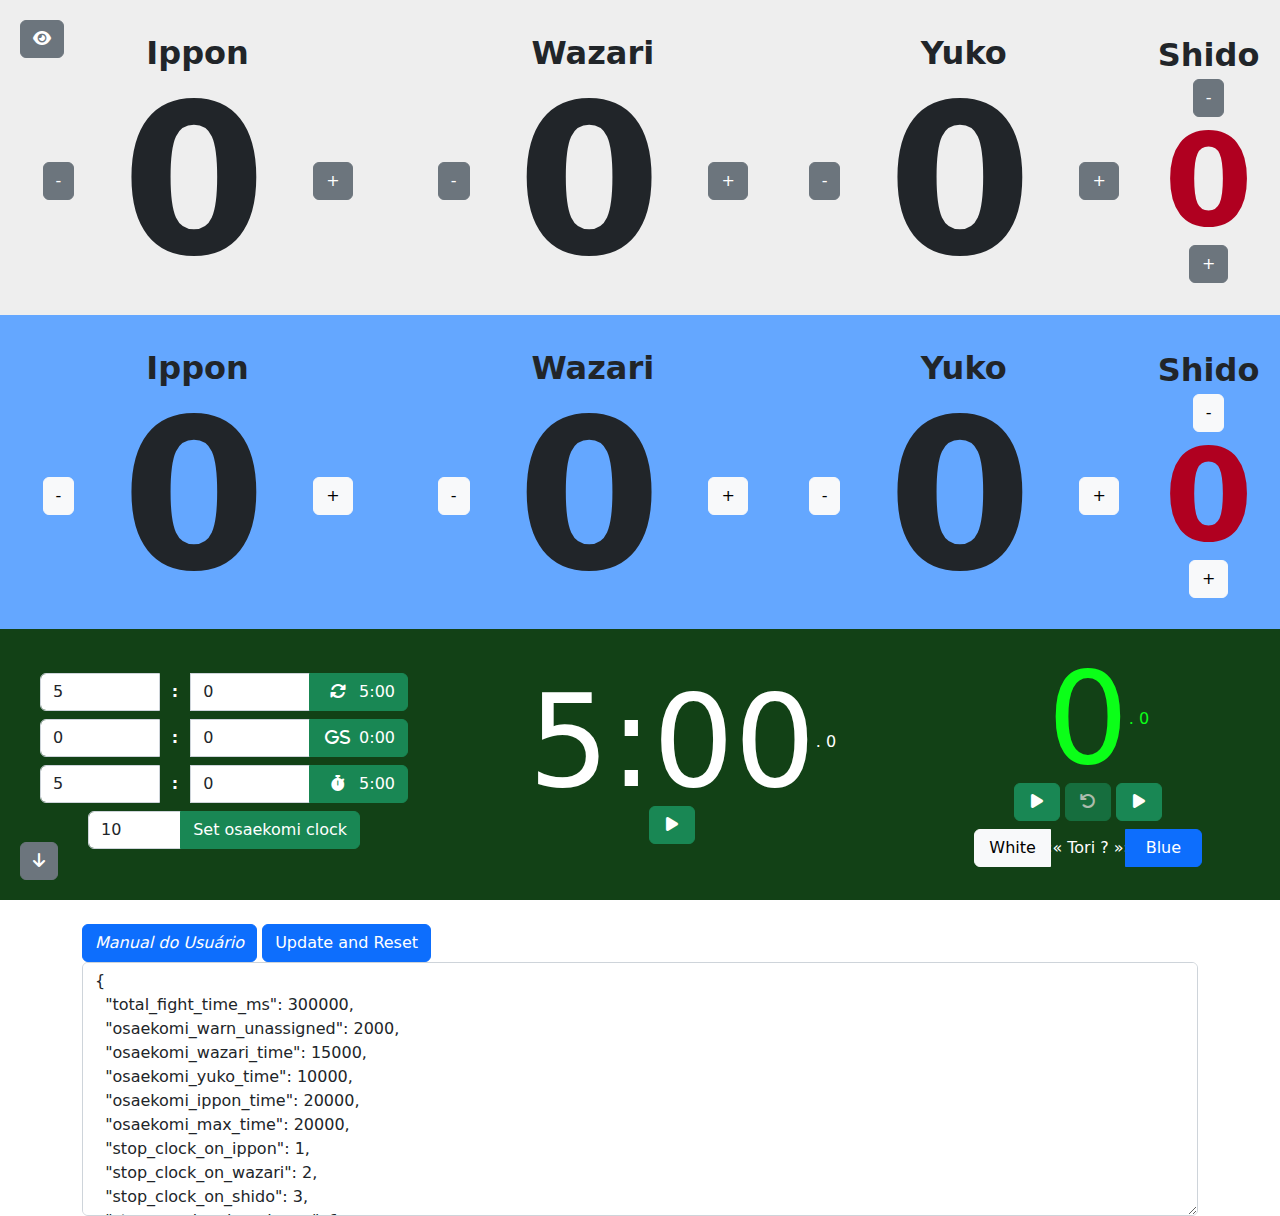
==== index.html @ d9d147ff "scoreboard atualizado" ====
<!--
Judo Scoreboard for use at judo tournaments.
Copyright (C) 2023 Benjamin Bichsel

This program is free software: you can redistribute it and/or modify
it under the terms of the GNU Affero General Public License as
published by the Free Software Foundation, either version 3 of the
License, or (at your option) any later version.

This program is distributed in the hope that it will be useful,
but WITHOUT ANY WARRANTY; without even the implied warranty of
MERCHANTABILITY or FITNESS FOR A PARTICULAR PURPOSE.  See the
GNU Affero General Public License for more details.

You should have received a copy of the GNU Affero General Public License
along with this program.  If not, see <https://www.gnu.org/licenses/>.
-->
<!DOCTYPE html>
<html lang="en">
<head>
    <title>Judo Scoreboard</title>
    <meta name="description" content="Judo Scoreboard to track fights at judo tournaments">
    <meta charset="UTF-8">
    <meta name="viewport" content="width=device-width, initial-scale=1.0">
    <link rel="icon" type="image/x-icon" href="./images/favicon.ico">
</head>
<body>
    <table class="scoreboard_full">
        <tbody>
            <!-- fighter 0 (white) row -->
            <tr class="scoreboard_fighter_row">
                <td>
                    <table style="background-color: #eeeeee">
                        <tbody>
                            <tr>
                                <td style="width:35%">
                                    <div class="point_title">
                                        Ippon
                                    </div>
                                    <div class="point">
                                        <button
                                            onclick="remove_point(0,'ippon')"
                                            type="button"
                                            class="btn btn-secondary optional"
                                            data-bs-toggle="tooltip" data-bs-placement="top" data-bs-title="Remove Ippon (Shift+1)"
                                        >-</button>
                                        <span class="lh-1" onclick="add_point(0,'ippon')" id="point_0_ippon">NaN</span>
                                        <button
                                            onclick="add_point(0,'ippon')"
                                            type="button"
                                            class="btn btn-secondary optional"
                                            data-bs-toggle="tooltip" data-bs-placement="top" data-bs-title="Add Ippon (1)"
                                        >+</button>
                                    </div>
                                </td>
                                <td style="width:35%">
                                    <div class="point_title">
                                        Wazari
                                    </div>
                                    <div class="point">
                                        <button
                                            onclick="remove_point(0,'wazari')"
                                            type="button"
                                            class="btn btn-secondary optional"
                                            data-bs-toggle="tooltip" data-bs-placement="top" data-bs-title="Remove Wazari (Shift+2)"
                                        >-</button>
                                        <span class="lh-1" onclick="add_point(0,'wazari')" id="point_0_wazari">NaN</span>
                                        <button
                                            onclick="add_point(0,'wazari')"
                                            type="button"
                                            class="btn btn-secondary optional"
                                            data-bs-toggle="tooltip" data-bs-placement="top" data-bs-title="Add Wazari (2)"
                                        >+</button>
                                    </div>
                                </td>
                                <td style="width:35%">
                                    <div class="point_title">
                                        Yuko
                                    </div>
                                    <div class="point">
                                        <button
                                            onclick="remove_point(0,'yuko')"
                                            type="button"
                                            class="btn btn-secondary optional"
                                            data-bs-toggle="tooltip" data-bs-placement="top" data-bs-title="Remove Yuko (Shift+3)"
                                        >-</button>
                                        <span class="lh-1" onclick="add_point(0,'yuko')" id="point_0_yuko">NaN</span>
                                        <button
                                            onclick="add_point(0,'yuko')"
                                            type="button"
                                            class="btn btn-secondary optional"
                                            data-bs-toggle="tooltip" data-bs-placement="top" data-bs-title="Add Yuko (3)"
                                        >+</button>
                                    </div>
                                </td>
                                <td style="width:30%">
                                    <div class="point_title">
                                        Shido
                                    </div>
                                    <div class="point penalty">
                                        <button
                                            onclick="remove_point(0,'shido')"
                                            type="button"
                                            class="btn btn-secondary optional"
                                            data-bs-toggle="tooltip" data-bs-placement="top" data-bs-title="Remove Shido (Shift+4)"
                                        >-</button>
                                        <span class="lh-1"  id="point_0_shido">NaN</span>
                                        <button
                                            onclick="add_point(0,'shido')"
                                            type="button"
                                            class="btn btn-secondary optional"
                                            data-bs-toggle="tooltip" data-bs-placement="top" data-bs-title="Add Shido (4)"
                                        >+</button>
                                    </div>
                                </td>
                            </tr>
                        </tbody>
                    </table>
                </td>
            </tr>
            <!-- fighter 1 (blue) row -->
            <tr class="scoreboard_fighter_row">
                <td>
                    <table style="background-color: #64a7ff">
                        <tbody>
                            <tr>
                                <td style="width:35%">
                                    <div class="point_title">
                                        Ippon
                                    </div>
                                    <div class="point">
                                        <button
                                            onclick="remove_point(1,'ippon')"
                                            type="button"
                                            class="btn btn-light optional"
                                            data-bs-toggle="tooltip" data-bs-placement="top" data-bs-title="Remove Ippon (Shift+5)"
                                        >-</button>
                                        <span class="lh-1" onclick="add_point(1,'ippon')" id="point_1_ippon">NaN</span>
                                        <button
                                            onclick="add_point(1,'ippon')"
                                            type="button"
                                            class="btn btn-light optional"
                                            data-bs-toggle="tooltip" data-bs-placement="top" data-bs-title="Add Ippon (5)"
                                        >+</button>
                                    </div>
                                </td>
                                <td style="width:35%">
                                    <div class="point_title">
                                        Wazari
                                    </div>
                                    <div class="point">
                                        <button
                                            onclick="remove_point(1,'wazari')"
                                            type="button"
                                            class="btn btn-light optional"
                                            data-bs-toggle="tooltip" data-bs-placement="top" data-bs-title="Remove Wazari (Shift+6)"
                                        >-</button>
                                        <span class="lh-1" onclick="add_point(1,'wazari')" id="point_1_wazari">NaN</span>
                                        <button
                                            onclick="add_point(1,'wazari')"
                                            type="button"
                                            class="btn btn-light optional"
                                            data-bs-toggle="tooltip" data-bs-placement="top" data-bs-title="Add Wazari (6)"
                                        >+</button>
                                    </div>
                                </td>
                                <td style="width:35%">
                                    <div class="point_title">
                                        Yuko
                                    </div>
                                    <div class="point">
                                        <button
                                            onclick="remove_point(1,'yuko')"
                                            type="button"
                                            class="btn btn-light optional"
                                            data-bs-toggle="tooltip" data-bs-placement="top" data-bs-title="Remove Yuko (Shift+7)"
                                        >-</button>
                                        <span class="lh-1" onclick="add_point(1,'yuko')" id="point_1_yuko">NaN</span>
                                        <button
                                            onclick="add_point(1,'yuko')"
                                            type="button"
                                            class="btn btn-light optional"
                                            data-bs-toggle="tooltip" data-bs-placement="top" data-bs-title="Add Yuko (7)"
                                        >+</button>
                                    </div>
                                </td>
                                <td style="width:30%">
                                    <div class="point_title">
                                        Shido
                                    </div>
                                    <div class="point penalty">
                                        <button
                                            onclick="remove_point(1,'shido')"
                                            type="button"
                                            class="btn btn-light optional"
                                            data-bs-toggle="tooltip" data-bs-placement="top" data-bs-title="Remove Shido (Shift+8)"                    
                                        >-</button>
                                        <span class="lh-1" style="line-height: normal;" id="point_1_shido">NaN</span>
                                        <button
                                            onclick="add_point(1,'shido')"
                                            type="button"
                                            class="btn btn-light optional"
                                            data-bs-toggle="tooltip" data-bs-placement="top" data-bs-title="Add Shido (8)"
                                        >+</button>
                                        
                                    </div>
                                </td>
                            </tr>
                        </tbody>
                    </table>
                </td>
            </tr>
            <!-- timer row -->
            <tr class="scoreboard_time_row">
                <td>
                    <table>
                        <tbody>
                            <tr>
                                <td class="text-center" style="width: 35%">
                                    <div class="optional">
                                        <!-- Set fight time -->
                                        <div class="mb-2">
                                            <div class="d-flex justify-content-center mb-2">
                                                <div class="input-group time_input_group">
                                                    <input id="total_fight_time_reset_minutes" type="number" min="0" step="1" value="5" class="form-control"
                                                        placeholder="Minutes" aria-label="Minutes" aria-describedby="Minutes" data-bs-toggle="tooltip"
                                                        data-bs-placement="top" data-bs-title="Minutes" oninput="total_fight_time_reset_change()">
                                                    <div class="input-group-prepend">
                                                        <span class="input-group-text colon">:</span>
                                                    </div>
                                                    <input id="total_fight_time_reset_seconds" type="number" min="0" step="1" value="0" class="form-control"
                                                        placeholder="Seconds" aria-label="Seconds" aria-describedby="Seconds" data-bs-toggle="tooltip"
                                                        data-bs-placement="top" data-bs-title="Seconds" oninput="total_fight_time_reset_change()">
                                                    <a class="btn btn-success" onclick="reset_all()" data-bs-toggle="tooltip" data-bs-placement="top"
                                                        data-bs-title="Reset all (Enter)">
                                                        <i class="fa fa-fw fa-rotate" style="width: 2em;"></i>
                                                        <span id="total_fight_time_reset_time">NaN</span>
                                                    </a>
                                                </div>
                                            </div>
                                        </div>
                                        <!-- Reset for golden score -->
                                        <div class="mb-2">
                                            <div class="d-flex justify-content-center mb-2">
                                                <div class="input-group time_input_group">
                                                    <input id="golden_score_time_set_minutes" type="number" min="0" step="1" value="0" class="form-control"
                                                        placeholder="Minutes" aria-label="Minutes" aria-describedby="Minutes" data-bs-toggle="tooltip"
                                                        data-bs-placement="top" data-bs-title="Minutes" oninput="golden_score_time_set_change()">
                                                    <div class="input-group-prepend">
                                                        <span class="input-group-text colon">:</span>
                                                    </div>
                                                    <input id="golden_score_time_set_seconds" type="number" min="0" step="1" value="0" class="form-control"
                                                        placeholder="Seconds" aria-label="Seconds" aria-describedby="Seconds" data-bs-toggle="tooltip"
                                                        data-bs-placement="top" data-bs-title="Seconds" oninput="total_fight_time_reset_change()">
                                                    <a class="btn btn-success" onclick="reset_for_golden_score()" data-bs-toggle="tooltip" data-bs-placement="top"
                                                        data-bs-title="Reset for Golden Score">
                                                        <i class="fa fa-fw" style="width: 2em;">GS</i>
                                                        <span id="golden_score_time_reset_time">NaN</span>
                                                    </a>
                                                </div>
                                            </div>
                                        </div>
                                        <!-- Set clock -->
                                        <div class="mb-2">
                                            <div class="d-flex justify-content-center mb-2">
                                                <div class="input-group time_input_group">
                                                    <input id="central_clock_set_minutes" type="number" min="0" step="1" value="5" class="form-control"
                                                        placeholder="Minutes" aria-label="Minutes" aria-describedby="Minutes" data-bs-toggle="tooltip"
                                                        data-bs-placement="top" data-bs-title="Minutes" oninput="central_clock_set_change()">
                                                    <div class="input-group-prepend">
                                                        <span class="input-group-text colon">:</span>
                                                    </div>
                                                    <input id="central_clock_set_seconds" type="number" min="0" step="1" value="0" class="form-control"
                                                        placeholder="Seconds" aria-label="Seconds" aria-describedby="Seconds" data-bs-toggle="tooltip"
                                                        data-bs-placement="top" data-bs-title="Seconds" oninput="central_clock_set_change()">
                                                    <a class="btn btn-success" onclick="central_clock_set()" data-bs-toggle="tooltip" data-bs-placement="top"
                                                        data-bs-title="Set central clock (no reset)">
                                                        <i class="fa fa-fw fa-stopwatch" style="width: 2em;"></i>
                                                        <span id="central_clock_set_time">NaN</span>
                                                    </a>
                                                </div>
                                            </div>
                                        </div>
                                        <!-- Set osaekomi clock  -->
                                        <div class="mb-2">
                                            <div class="d-flex justify-content-center">
                                                <div class="input-group" style="width:17em">
                                                    <input id="osaekomi_seconds_input" type="number" min="0" step="1" value="10" class="form-control" placeholder="Osaekomi seconds" aria-label="Osaekomi seconds" aria-describedby="Osaekomi seconds">
                                                    <button class="btn btn-success" type="button" onclick="apply_osaekomi_seconds()">Set osaekomi clock</button>
                                                </div>
                                            </div>
                                        </div>
                                    </div>
                                </td>
                                <td style="width: 35%">
                                    <div class="timer">
                                        <span id="golden_score" style="display: none">
                                            GS
                                        </span>
                                        <span onclick="central_clock_time_click()" id="central_clock_time" class="timer_seconds lh-1">NaN</span>
                                        <span class="timer_tenths">
                                            <span >.</span>
                                            <span id="central_clock_time_tenths">NaN</span>
                                        </span>
                                    </div>
                                    <div class="optional">
                                        <div class="mb-2">
                                            <a id="central_clock_pause_continue" class="btn btn-success" onclick="central_clock_pause_continue()" data-bs-toggle="tooltip" data-bs-placement="bottom" data-bs-title="Hajime (Space)">
                                                <i id="central_clock_pause_continue_img" class="fa fa-fw fa-play"></i>
                                            </a>
                                        </div>
                                    </div>
                                </td>
                                <td style="width: 30%">
                                    <div class="timer" style="color:#0bff18;">
                                        <span onclick="osaekomi_start_stop()" id="osaekomi_time" class="timer_seconds lh-1">NaN</span>
                                        <span class="timer_tenths">
                                            <span>.</span>
                                            <span id="osaekomi_time_tenths">NaN</span>
                                        </span>
                                    </div>
                                    <div class="optional">
                                        <div class="mb-2">
                                            <a id="osaekomi_start_stop" class="btn btn-success" onclick="osaekomi_start_stop()" data-bs-toggle="tooltip" data-bs-placement="bottom" data-bs-title="Osaekomi (W)">
                                                <i id="osaekomi_start_stop_img" class="fa fa-fw fa-play"></i>
                                            </a>
                                            <a id="osaekomi_reset" class="btn btn-success disabled" onclick="osaekomi_reset()" data-bs-toggle="tooltip" data-bs-placement="bottom" data-bs-title="Reset (S)">
                                                <i id="osaekomi_reset_img" class="fa-fw fa fa-arrow-rotate-left"></i>
                                            </a>
                                            <a id="osaekomi_pause_continue" class="btn btn-success" onclick="osaekomi_pause_continue()" data-bs-toggle="tooltip" data-bs-placement="bottom" data-bs-title="Continue">
                                                <i id="osaekomi_pause_continue_img" class="fa fa-fw fa-play"></i>
                                            </a>
                                        </div>
                                        <div class="mb-2">
                                            <div class="input-group d-flex justify-content-center">
                                                <button
                                                    class="btn btn-light"
                                                    type="button"
                                                    id="osaekomi_assign_0"
                                                    onclick="osaekomi_assign(0);"
                                                    style="width: 20%"
                                                    data-bs-toggle="tooltip" data-bs-placement="bottom" data-bs-title="Assign to white (A)"
                                                >
                                                    White
                                                </button>
                                                <span id="osaekomi_assign_text" class="input-group-text" style="background-color: transparent; color: white; border: 0px solid transparent; width: 20%; justify-content: center;">«« Tori ? »»</span>
                                                <button
                                                    class="btn btn-primary"
                                                    type="button"
                                                    id="osaekomi_assign_1"
                                                    onclick="osaekomi_assign(1);"
                                                    style="width: 20%"
                                                    data-bs-toggle="tooltip" data-bs-placement="bottom" data-bs-title="Assign to blue (D)"
                                                >
                                                    Blue
                                                </button>
                                            </div>
                                        </div>
                                    </div>
                                </td>
                            </tr>
                        </tbody>
                    </table>
                </td>
            </tr>
        </tbody>
    </table>

    <a type="button" class="btn btn-secondary btn-floating optional" id="enable_view_only" href="#view" target="_blank" rel="noopener noreferrer">
        <i class="fas fa-eye"></i>
    </a>

	<a type="button" class="btn btn-secondary btn-floating optional" id="scroll_down" onclick="scroll_down()">
		<i class="fas fa-arrow-down"></i>
    </a>

    <br>    

    <div class="container md md-12">        
        <div class="form-group md md-6">
            <a type="button" class="btn btn-primary md md-6" id="manual" href="./manual.html">
                <i class="fight">Manual do Usuário</i>
            </a>
            <button class="btn btn-primary md md-6" onclick="set_fight_rules(); reset_all(); window.scrollTo({ top: 0, behavior: 'smooth' });">Update and Reset</button>                        
        </div>
        <div class="form-group md md-6">
            <textarea class="form-control" id="fight_rules" name="fight_rules" rows="10" cols="50">Not loaded...</textarea>
        </div> 
    </div>    

    <!-- RESOURCES -->

    <div id="audio">
        <audio id="audio_bell" src="./audio/bell.mp3"></audio>
        <audio id="audio_error" src="./audio/error.mp3"></audio>
    </div>

    <link href="./css/bootstrap.css" rel="stylesheet">
    <link href="./css/fontawesome.css" rel="stylesheet">
    <link href="./css/solid.css" rel="stylesheet">
    <link href="./css/style.css" rel="stylesheet">

    <script src="scripts/bootstrap.bundle.js"></script>
    <script src="scripts/style.js"></script>
    <script src="scripts/scoreboard.js"></script>

    <license src="https://www.gnu.org/licenses/agpl-3.0.en.html"></license>
    <license src="https://www.tldrlegal.com/license/gnu-affero-general-public-license-v3-agpl-3-0"></license>
    
</body>
</html>
---- css/solid.css ----
/*!
 * Font Awesome Free 6.4.0 by @fontawesome - https://fontawesome.com
 * License - https://fontawesome.com/license/free (Icons: CC BY 4.0, Fonts: SIL OFL 1.1, Code: MIT License)
 * Copyright 2023 Fonticons, Inc.
 */
:root, :host {
  --fa-style-family-classic: 'Font Awesome 6 Free';
  --fa-font-solid: normal 900 1em/1 'Font Awesome 6 Free'; }

@font-face {
  font-family: 'Font Awesome 6 Free';
  font-style: normal;
  font-weight: 900;
  font-display: block;
  src: url("../webfonts/fa-solid-900.woff2") format("woff2"), url("../webfonts/fa-solid-900.ttf") format("truetype"); }

.fas,
.fa-solid {
  font-weight: 900; }
---- css/style.css ----
/*
Judo Scoreboard for use at judo tournaments.
Copyright (C) 2023 Benjamin Bichsel

This program is free software: you can redistribute it and/or modify
it under the terms of the GNU Affero General Public License as
published by the Free Software Foundation, either version 3 of the
License, or (at your option) any later version.

This program is distributed in the hope that it will be useful,
but WITHOUT ANY WARRANTY; without even the implied warranty of
MERCHANTABILITY or FITNESS FOR A PARTICULAR PURPOSE.  See the
GNU Affero General Public License for more details.

You should have received a copy of the GNU Affero General Public License
along with this program.  If not, see <https://www.gnu.org/licenses/>.
*/

.scoreboard_full { /* the full scoreboard including points and times */
    /* use full width and height of the window */
    width: 100%;
    height: 100vh;
}
.scoreboard_full > tbody > tr > td {
    /* remove whitespace between rows*/
    padding: 0px;
    /* align content of individual cells in the center */
    text-align: center;
}

.scoreboard_fighter_row > td > table { /* the row for a fighter (white/blue) */
    /* use full width and height of the row */
    width: 100%;
    height: 100%;
}

.scoreboard_time_row { /* the row containing timers (central/osaekomi) */
    background-color: #124116; /* dark green */
}
.scoreboard_time_row > * {
    color: white; /* default text: white (for contrast to background) */
}
.scoreboard_time_row > td > table {
    /* use full width and height of the row */
    width: 100%;
    height: 100%;
}

.point_title { /* titles like ippon */
    font-size: 2em;
    font-weight: bold;
}
.point > span { /* points like number of ippon */
    font-size: 13em;
    font-weight: bold;
    cursor: pointer; /* clickable */
    /* avoid changes to overall alignment on double-digits */
    width: 1.1em;
    /* display -/+ buttons vertically aligned */
    vertical-align: middle;
    display: inline-block;
}
.penalty > span { /* custom format for penalties like number of shido */
    color: #B00020;
    font-size: 8em;
}

.timer { /* format for both timers */
    /* center the timer horizontally */
    justify-content: center;
    /* center the tenth digits vertically */
    display: flex;
    align-items: center;
}
.timer_seconds {
    font-size: 8em;
    cursor: pointer; /* clickable */
}
.timer_tenths {
    /* ensure this block does not affect alignment */
    width: 0;
    /* prevent newlines */
    white-space: nowrap;
}
#golden_score { /* symbol for golden score */
    font-size: 3em;
    padding: 0.3em;
}
.osaekomi_assign_stress { /* visually highlight the need for assignment */
    animation: pulse 0.7s ease-in-out infinite; /* pulse */
    color: #FFFF00;
    font-weight: bold;
}
@keyframes pulse {
    0% {
        transform: scale(1);
    }
    50% {
        transform: scale(1.2);
    }
    100% {
        transform: scale(1);
    }
}

#enable_view_only { /* switch from editable to view-only */
    /* put in corner */
    position: fixed;
    top: 20px;
    left: 20px;
    z-index: 999; /* put element in front */
}

#scroll_down {
    /* put in corner */
    position: fixed;
    left: 20px;
    bottom: 20px;
    z-index: 999; /* put element in front */
}

.optional { /* elements to hide in view-only */
    display: initial;
}
.hidden {
    display: none !important;
}

.time_input_group {
    width:23em;
}
.colon { /* the colon ":" in minutes:seconds forms */
    background-color: transparent;
    color: white;
    border-color: transparent;
    font-weight: bold;
}
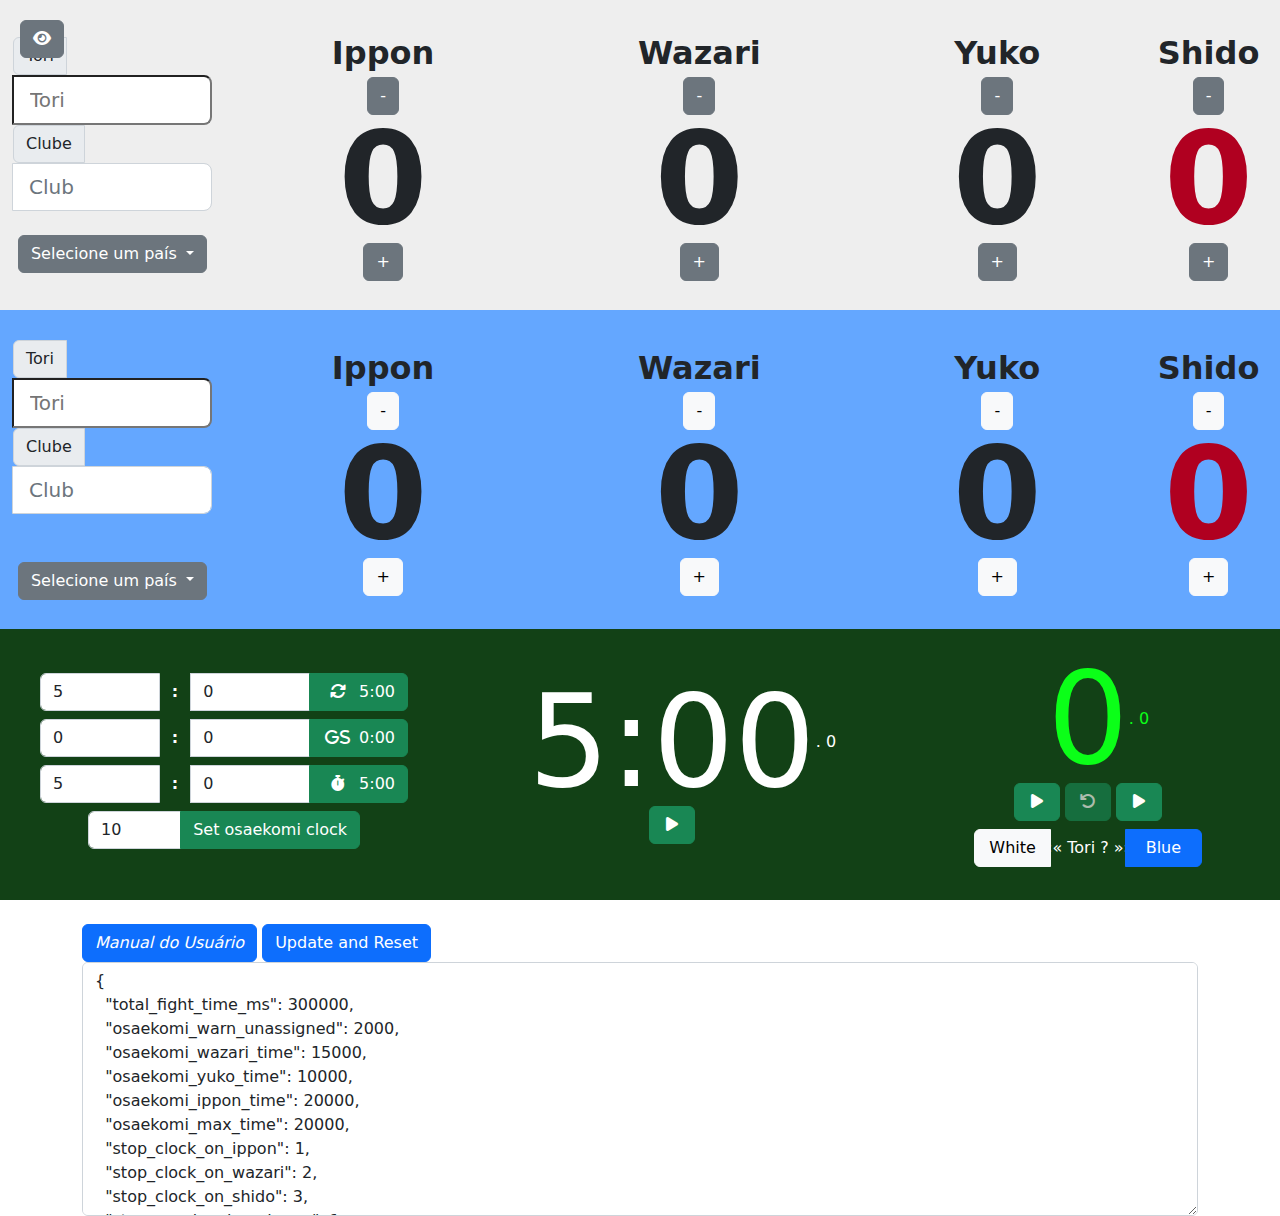
==== commit 96ec6cb0: "18/07/24" ====
--- a/index.html
+++ b/index.html
@@ -17,13 +17,20 @@
 -->
 <!DOCTYPE html>
 <html lang="en">
+
 <head>
     <title>Judo Scoreboard</title>
     <meta name="description" content="Judo Scoreboard to track fights at judo tournaments">
     <meta charset="UTF-8">
     <meta name="viewport" content="width=device-width, initial-scale=1.0">
     <link rel="icon" type="image/x-icon" href="./images/favicon.ico">
+    <link rel="stylesheet" href="./css/style.css">
+    <link rel="stylesheet" href="./css/flag-icon.min.css">
+    <title>Country Selector</title>    
+    <!-- Flag Icon CSS -->
+    <link href="https://cdnjs.cloudflare.com/ajax/libs/flag-icon-css/3.5.0/css/flag-icon.min.css" rel="stylesheet">
 </head>
+
 <body>
     <table class="scoreboard_full">
         <tbody>
@@ -33,24 +40,78 @@
                     <table style="background-color: #eeeeee">
                         <tbody>
                             <tr>
+                                <td>
+                                    <div class="container mt-6" >
+                                        <div class="row mb-6">
+                                            <div class="col-md-12">
+                                                 <div class="input-group">
+                                                    <span class="input-group-text" id="tori-label" style="align-items: center;">Tori</span>
+                                                    <input 
+                                                        type="text" id="fighter_0_name"
+                                                        class=" form-control-lg large-input"
+                                                        placeholder="Tori" 
+                                                        aria-label="Tori"
+                                                        aria-describedby="tori-label" 
+                                                        data-bs-toggle="tooltip"
+                                                        data-bs-placement="top" 
+                                                        data-bs-title="Tori"
+                                                        style="width: 200px; max-width: 500px;"
+                                                    >
+                                                </div>
+                                            </div>
+                                            <br>
+                                            <div class="col-md-12">
+                                                <div class="input-group">
+                                                    <span class="input-group-text" id="club-label">Clube</span>
+                                                    <input 
+                                                        type="text" id="fighter_0_club"
+                                                        class="form-control form-control-lg large-input"
+                                                        placeholder="Club" 
+                                                        aria-label="Club"
+                                                        aria-describedby="club-label" 
+                                                        data-bs-toggle="tooltip"
+                                                        data-bs-placement="top" 
+                                                        data-bs-title="Club"
+                                                        style="width: 200px; max-width: 500px;"
+                                                    >
+                                                </div>
+                                            </div>
+                                        </div>
+                                    </div>
+                                    <br>
+                                    <div class="container mt-6">
+                                        <div class="dropdown">
+                                            <button class="btn btn-secondary dropdown-toggle" type="button"
+                                                id="dropdownMenuButton" data-bs-toggle="dropdown" aria-expanded="false">
+                                                Selecione um país
+                                            </button>
+                                            <ul class="dropdown-menu" aria-labelledby="dropdownMenuButton1">
+                                                <li><a class="dropdown-item flag-select" href="#" data-value="us"><img
+                                                            src="https://cdnjs.cloudflare.com/ajax/libs/flag-icon-css/3.5.0/flags/4x3/us.svg"
+                                                            alt="US Flag"> Estados Unidos</a></li>
+                                                <li><a class="dropdown-item flag-select" href="#" data-value="br"><img
+                                                            src="https://cdnjs.cloudflare.com/ajax/libs/flag-icon-css/3.5.0/flags/4x3/br.svg"
+                                                            alt="Brazil Flag"> Brasil</a></li>
+                                                <li><a class="dropdown-item flag-select" href="#" data-value="jp"><img
+                                                            src="https://cdnjs.cloudflare.com/ajax/libs/flag-icon-css/3.5.0/flags/4x3/jp.svg"
+                                                            alt="Japan Flag"> Japão</a></li>
+                                                <!-- Adicione mais opções conforme necessário -->
+                                            </ul>
+                                        </div>
+                                    </div>
+                                </td>
                                 <td style="width:35%">
                                     <div class="point_title">
                                         Ippon
                                     </div>
                                     <div class="point">
-                                        <button
-                                            onclick="remove_point(0,'ippon')"
-                                            type="button"
-                                            class="btn btn-secondary optional"
-                                            data-bs-toggle="tooltip" data-bs-placement="top" data-bs-title="Remove Ippon (Shift+1)"
-                                        >-</button>
+                                        <button onclick="remove_point(0,'ippon')" type="button"
+                                            class="btn btn-secondary optional" data-bs-toggle="tooltip"
+                                            data-bs-placement="top" data-bs-title="Remove Ippon (Shift+1)">-</button>
                                         <span class="lh-1" onclick="add_point(0,'ippon')" id="point_0_ippon">NaN</span>
-                                        <button
-                                            onclick="add_point(0,'ippon')"
-                                            type="button"
-                                            class="btn btn-secondary optional"
-                                            data-bs-toggle="tooltip" data-bs-placement="top" data-bs-title="Add Ippon (1)"
-                                        >+</button>
+                                        <button onclick="add_point(0,'ippon')" type="button"
+                                            class="btn btn-secondary optional" data-bs-toggle="tooltip"
+                                            data-bs-placement="top" data-bs-title="Add Ippon (1)">+</button>
                                     </div>
                                 </td>
                                 <td style="width:35%">
@@ -58,39 +119,28 @@
                                         Wazari
                                     </div>
                                     <div class="point">
-                                        <button
-                                            onclick="remove_point(0,'wazari')"
-                                            type="button"
-                                            class="btn btn-secondary optional"
-                                            data-bs-toggle="tooltip" data-bs-placement="top" data-bs-title="Remove Wazari (Shift+2)"
-                                        >-</button>
-                                        <span class="lh-1" onclick="add_point(0,'wazari')" id="point_0_wazari">NaN</span>
-                                        <button
-                                            onclick="add_point(0,'wazari')"
-                                            type="button"
-                                            class="btn btn-secondary optional"
-                                            data-bs-toggle="tooltip" data-bs-placement="top" data-bs-title="Add Wazari (2)"
-                                        >+</button>
-                                    </div>
-                                </td>
-                                <td style="width:35%">
+                                        <button onclick="remove_point(0,'wazari')" type="button"
+                                            class="btn btn-secondary optional" data-bs-toggle="tooltip"
+                                            data-bs-placement="top" data-bs-title="Remove Wazari (Shift+2)">-</button>
+                                        <span class="lh-1" onclick="add_point(0,'wazari')"
+                                            id="point_0_wazari">NaN</span>
+                                        <button onclick="add_point(0,'wazari')" type="button"
+                                            class="btn btn-secondary optional" data-bs-toggle="tooltip"
+                                            data-bs-placement="top" data-bs-title="Add Wazari (2)">+</button>
+                                    </div>
+                                </td>
+                                <td style="width:30%">
                                     <div class="point_title">
                                         Yuko
                                     </div>
                                     <div class="point">
-                                        <button
-                                            onclick="remove_point(0,'yuko')"
-                                            type="button"
-                                            class="btn btn-secondary optional"
-                                            data-bs-toggle="tooltip" data-bs-placement="top" data-bs-title="Remove Yuko (Shift+3)"
-                                        >-</button>
+                                        <button onclick="remove_point(0,'yuko')" type="button"
+                                            class="btn btn-secondary optional" data-bs-toggle="tooltip"
+                                            data-bs-placement="top" data-bs-title="Remove Yuko (Shift+3)">-</button>
                                         <span class="lh-1" onclick="add_point(0,'yuko')" id="point_0_yuko">NaN</span>
-                                        <button
-                                            onclick="add_point(0,'yuko')"
-                                            type="button"
-                                            class="btn btn-secondary optional"
-                                            data-bs-toggle="tooltip" data-bs-placement="top" data-bs-title="Add Yuko (3)"
-                                        >+</button>
+                                        <button onclick="add_point(0,'yuko')" type="button"
+                                            class="btn btn-secondary optional" data-bs-toggle="tooltip"
+                                            data-bs-placement="top" data-bs-title="Add Yuko (3)">+</button>
                                     </div>
                                 </td>
                                 <td style="width:30%">
@@ -98,19 +148,13 @@
                                         Shido
                                     </div>
                                     <div class="point penalty">
-                                        <button
-                                            onclick="remove_point(0,'shido')"
-                                            type="button"
-                                            class="btn btn-secondary optional"
-                                            data-bs-toggle="tooltip" data-bs-placement="top" data-bs-title="Remove Shido (Shift+4)"
-                                        >-</button>
-                                        <span class="lh-1"  id="point_0_shido">NaN</span>
-                                        <button
-                                            onclick="add_point(0,'shido')"
-                                            type="button"
-                                            class="btn btn-secondary optional"
-                                            data-bs-toggle="tooltip" data-bs-placement="top" data-bs-title="Add Shido (4)"
-                                        >+</button>
+                                        <button onclick="remove_point(0,'shido')" type="button"
+                                            class="btn btn-secondary optional" data-bs-toggle="tooltip"
+                                            data-bs-placement="top" data-bs-title="Remove Shido (Shift+4)">-</button>
+                                        <span class="lh-1" id="point_0_shido">NaN</span>
+                                        <button onclick="add_point(0,'shido')" type="button"
+                                            class="btn btn-secondary optional" data-bs-toggle="tooltip"
+                                            data-bs-placement="top" data-bs-title="Add Shido (4)">+</button>
                                     </div>
                                 </td>
                             </tr>
@@ -124,24 +168,77 @@
                     <table style="background-color: #64a7ff">
                         <tbody>
                             <tr>
+                                <td>
+                                    <div class="container mt-6" >
+                                        <div class="row mb-6">
+                                            <div class="col-md-12">
+                                                 <div class="input-group">
+                                                    <span class="input-group-text" id="tori-label" style="align-items: center;">Tori</span>
+                                                    <input 
+                                                        type="text" id="fighter_0_name"
+                                                        class=" form-control-lg large-input"
+                                                        placeholder="Tori" 
+                                                        aria-label="Tori"
+                                                        aria-describedby="tori-label" 
+                                                        data-bs-toggle="tooltip"
+                                                        data-bs-placement="top" 
+                                                        data-bs-title="Tori"
+                                                        style="width: 200px; max-width: 500px;"
+                                                    >
+                                                </div>
+                                            </div>
+                                            <br>
+                                            <div class="col-md-12">
+                                                <div class="input-group">
+                                                    <span class="input-group-text" id="club-label">Clube</span>
+                                                    <input 
+                                                        type="text" id="fighter_0_club"
+                                                        class="form-control form-control-lg large-input"
+                                                        placeholder="Club" 
+                                                        aria-label="Club"
+                                                        aria-describedby="club-label" 
+                                                        data-bs-toggle="tooltip"
+                                                        data-bs-placement="top" 
+                                                        data-bs-title="Club"
+                                                        style="width: 200px; max-width: 500px;"
+                                                    >
+                                                </div>
+                                            </div>
+                                        </div>
+                                    </div>
+                                    <div class="container mt-5">
+                                        <div class="dropdown">
+                                            <button class="btn btn-secondary dropdown-toggle" type="button"
+                                                id="dropdownMenuButton" data-bs-toggle="dropdown" aria-expanded="false">
+                                                Selecione um país
+                                            </button>
+                                            <ul class="dropdown-menu" aria-labelledby="dropdownMenuButton">
+                                                <li><a class="dropdown-item flag-select" href="#" data-value="us"><img
+                                                            src="https://cdnjs.cloudflare.com/ajax/libs/flag-icon-css/3.5.0/flags/4x3/us.svg"
+                                                            alt="US Flag"> Estados Unidos</a></li>
+                                                <li><a class="dropdown-item flag-select" href="#" data-value="br"><img
+                                                            src="https://cdnjs.cloudflare.com/ajax/libs/flag-icon-css/3.5.0/flags/4x3/br.svg"
+                                                            alt="Brazil Flag"> Brasil</a></li>
+                                                <li><a class="dropdown-item flag-select" href="#" data-value="jp"><img
+                                                            src="https://cdnjs.cloudflare.com/ajax/libs/flag-icon-css/3.5.0/flags/4x3/jp.svg"
+                                                            alt="Japan Flag"> Japão</a></li>
+                                                <!-- Adicione mais opções conforme necessário -->
+                                            </ul>
+                                        </div>
+                                    </div>
+                                </td>
                                 <td style="width:35%">
                                     <div class="point_title">
                                         Ippon
                                     </div>
                                     <div class="point">
-                                        <button
-                                            onclick="remove_point(1,'ippon')"
-                                            type="button"
-                                            class="btn btn-light optional"
-                                            data-bs-toggle="tooltip" data-bs-placement="top" data-bs-title="Remove Ippon (Shift+5)"
-                                        >-</button>
+                                        <button onclick="remove_point(1,'ippon')" type="button"
+                                            class="btn btn-light optional" data-bs-toggle="tooltip"
+                                            data-bs-placement="top" data-bs-title="Remove Ippon (Shift+5)">-</button>
                                         <span class="lh-1" onclick="add_point(1,'ippon')" id="point_1_ippon">NaN</span>
-                                        <button
-                                            onclick="add_point(1,'ippon')"
-                                            type="button"
-                                            class="btn btn-light optional"
-                                            data-bs-toggle="tooltip" data-bs-placement="top" data-bs-title="Add Ippon (5)"
-                                        >+</button>
+                                        <button onclick="add_point(1,'ippon')" type="button"
+                                            class="btn btn-light optional" data-bs-toggle="tooltip"
+                                            data-bs-placement="top" data-bs-title="Add Ippon (5)">+</button>
                                     </div>
                                 </td>
                                 <td style="width:35%">
@@ -149,19 +246,14 @@
                                         Wazari
                                     </div>
                                     <div class="point">
-                                        <button
-                                            onclick="remove_point(1,'wazari')"
-                                            type="button"
-                                            class="btn btn-light optional"
-                                            data-bs-toggle="tooltip" data-bs-placement="top" data-bs-title="Remove Wazari (Shift+6)"
-                                        >-</button>
-                                        <span class="lh-1" onclick="add_point(1,'wazari')" id="point_1_wazari">NaN</span>
-                                        <button
-                                            onclick="add_point(1,'wazari')"
-                                            type="button"
-                                            class="btn btn-light optional"
-                                            data-bs-toggle="tooltip" data-bs-placement="top" data-bs-title="Add Wazari (6)"
-                                        >+</button>
+                                        <button onclick="remove_point(1,'wazari')" type="button"
+                                            class="btn btn-light optional" data-bs-toggle="tooltip"
+                                            data-bs-placement="top" data-bs-title="Remove Wazari (Shift+6)">-</button>
+                                        <span class="lh-1" onclick="add_point(1,'wazari')"
+                                            id="point_1_wazari">NaN</span>
+                                        <button onclick="add_point(1,'wazari')" type="button"
+                                            class="btn btn-light optional" data-bs-toggle="tooltip"
+                                            data-bs-placement="top" data-bs-title="Add Wazari (6)">+</button>
                                     </div>
                                 </td>
                                 <td style="width:35%">
@@ -169,19 +261,13 @@
                                         Yuko
                                     </div>
                                     <div class="point">
-                                        <button
-                                            onclick="remove_point(1,'yuko')"
-                                            type="button"
-                                            class="btn btn-light optional"
-                                            data-bs-toggle="tooltip" data-bs-placement="top" data-bs-title="Remove Yuko (Shift+7)"
-                                        >-</button>
+                                        <button onclick="remove_point(1,'yuko')" type="button"
+                                            class="btn btn-light optional" data-bs-toggle="tooltip"
+                                            data-bs-placement="top" data-bs-title="Remove Yuko (Shift+7)">-</button>
                                         <span class="lh-1" onclick="add_point(1,'yuko')" id="point_1_yuko">NaN</span>
-                                        <button
-                                            onclick="add_point(1,'yuko')"
-                                            type="button"
-                                            class="btn btn-light optional"
-                                            data-bs-toggle="tooltip" data-bs-placement="top" data-bs-title="Add Yuko (7)"
-                                        >+</button>
+                                        <button onclick="add_point(1,'yuko')" type="button"
+                                            class="btn btn-light optional" data-bs-toggle="tooltip"
+                                            data-bs-placement="top" data-bs-title="Add Yuko (7)">+</button>
                                     </div>
                                 </td>
                                 <td style="width:30%">
@@ -189,20 +275,14 @@
                                         Shido
                                     </div>
                                     <div class="point penalty">
-                                        <button
-                                            onclick="remove_point(1,'shido')"
-                                            type="button"
-                                            class="btn btn-light optional"
-                                            data-bs-toggle="tooltip" data-bs-placement="top" data-bs-title="Remove Shido (Shift+8)"                    
-                                        >-</button>
+                                        <button onclick="remove_point(1,'shido')" type="button"
+                                            class="btn btn-light optional" data-bs-toggle="tooltip"
+                                            data-bs-placement="top" data-bs-title="Remove Shido (Shift+8)">-</button>
                                         <span class="lh-1" style="line-height: normal;" id="point_1_shido">NaN</span>
-                                        <button
-                                            onclick="add_point(1,'shido')"
-                                            type="button"
-                                            class="btn btn-light optional"
-                                            data-bs-toggle="tooltip" data-bs-placement="top" data-bs-title="Add Shido (8)"
-                                        >+</button>
-                                        
+                                        <button onclick="add_point(1,'shido')" type="button"
+                                            class="btn btn-light optional" data-bs-toggle="tooltip"
+                                            data-bs-placement="top" data-bs-title="Add Shido (8)">+</button>
+
                                     </div>
                                 </td>
                             </tr>
@@ -222,16 +302,23 @@
                                         <div class="mb-2">
                                             <div class="d-flex justify-content-center mb-2">
                                                 <div class="input-group time_input_group">
-                                                    <input id="total_fight_time_reset_minutes" type="number" min="0" step="1" value="5" class="form-control"
-                                                        placeholder="Minutes" aria-label="Minutes" aria-describedby="Minutes" data-bs-toggle="tooltip"
-                                                        data-bs-placement="top" data-bs-title="Minutes" oninput="total_fight_time_reset_change()">
+                                                    <input id="total_fight_time_reset_minutes" type="number" min="0"
+                                                        step="1" value="5" class="form-control" placeholder="Minutes"
+                                                        aria-label="Minutes" aria-describedby="Minutes"
+                                                        data-bs-toggle="tooltip" data-bs-placement="top"
+                                                        data-bs-title="Minutes"
+                                                        oninput="total_fight_time_reset_change()">
                                                     <div class="input-group-prepend">
                                                         <span class="input-group-text colon">:</span>
                                                     </div>
-                                                    <input id="total_fight_time_reset_seconds" type="number" min="0" step="1" value="0" class="form-control"
-                                                        placeholder="Seconds" aria-label="Seconds" aria-describedby="Seconds" data-bs-toggle="tooltip"
-                                                        data-bs-placement="top" data-bs-title="Seconds" oninput="total_fight_time_reset_change()">
-                                                    <a class="btn btn-success" onclick="reset_all()" data-bs-toggle="tooltip" data-bs-placement="top"
+                                                    <input id="total_fight_time_reset_seconds" type="number" min="0"
+                                                        step="1" value="0" class="form-control" placeholder="Seconds"
+                                                        aria-label="Seconds" aria-describedby="Seconds"
+                                                        data-bs-toggle="tooltip" data-bs-placement="top"
+                                                        data-bs-title="Seconds"
+                                                        oninput="total_fight_time_reset_change()">
+                                                    <a class="btn btn-success" onclick="reset_all()"
+                                                        data-bs-toggle="tooltip" data-bs-placement="top"
                                                         data-bs-title="Reset all (Enter)">
                                                         <i class="fa fa-fw fa-rotate" style="width: 2em;"></i>
                                                         <span id="total_fight_time_reset_time">NaN</span>
@@ -243,16 +330,23 @@
                                         <div class="mb-2">
                                             <div class="d-flex justify-content-center mb-2">
                                                 <div class="input-group time_input_group">
-                                                    <input id="golden_score_time_set_minutes" type="number" min="0" step="1" value="0" class="form-control"
-                                                        placeholder="Minutes" aria-label="Minutes" aria-describedby="Minutes" data-bs-toggle="tooltip"
-                                                        data-bs-placement="top" data-bs-title="Minutes" oninput="golden_score_time_set_change()">
+                                                    <input id="golden_score_time_set_minutes" type="number" min="0"
+                                                        step="1" value="0" class="form-control" placeholder="Minutes"
+                                                        aria-label="Minutes" aria-describedby="Minutes"
+                                                        data-bs-toggle="tooltip" data-bs-placement="top"
+                                                        data-bs-title="Minutes"
+                                                        oninput="golden_score_time_set_change()">
                                                     <div class="input-group-prepend">
                                                         <span class="input-group-text colon">:</span>
                                                     </div>
-                                                    <input id="golden_score_time_set_seconds" type="number" min="0" step="1" value="0" class="form-control"
-                                                        placeholder="Seconds" aria-label="Seconds" aria-describedby="Seconds" data-bs-toggle="tooltip"
-                                                        data-bs-placement="top" data-bs-title="Seconds" oninput="total_fight_time_reset_change()">
-                                                    <a class="btn btn-success" onclick="reset_for_golden_score()" data-bs-toggle="tooltip" data-bs-placement="top"
+                                                    <input id="golden_score_time_set_seconds" type="number" min="0"
+                                                        step="1" value="0" class="form-control" placeholder="Seconds"
+                                                        aria-label="Seconds" aria-describedby="Seconds"
+                                                        data-bs-toggle="tooltip" data-bs-placement="top"
+                                                        data-bs-title="Seconds"
+                                                        oninput="total_fight_time_reset_change()">
+                                                    <a class="btn btn-success" onclick="reset_for_golden_score()"
+                                                        data-bs-toggle="tooltip" data-bs-placement="top"
                                                         data-bs-title="Reset for Golden Score">
                                                         <i class="fa fa-fw" style="width: 2em;">GS</i>
                                                         <span id="golden_score_time_reset_time">NaN</span>
@@ -264,16 +358,21 @@
                                         <div class="mb-2">
                                             <div class="d-flex justify-content-center mb-2">
                                                 <div class="input-group time_input_group">
-                                                    <input id="central_clock_set_minutes" type="number" min="0" step="1" value="5" class="form-control"
-                                                        placeholder="Minutes" aria-label="Minutes" aria-describedby="Minutes" data-bs-toggle="tooltip"
-                                                        data-bs-placement="top" data-bs-title="Minutes" oninput="central_clock_set_change()">
+                                                    <input id="central_clock_set_minutes" type="number" min="0" step="1"
+                                                        value="5" class="form-control" placeholder="Minutes"
+                                                        aria-label="Minutes" aria-describedby="Minutes"
+                                                        data-bs-toggle="tooltip" data-bs-placement="top"
+                                                        data-bs-title="Minutes" oninput="central_clock_set_change()">
                                                     <div class="input-group-prepend">
                                                         <span class="input-group-text colon">:</span>
                                                     </div>
-                                                    <input id="central_clock_set_seconds" type="number" min="0" step="1" value="0" class="form-control"
-                                                        placeholder="Seconds" aria-label="Seconds" aria-describedby="Seconds" data-bs-toggle="tooltip"
-                                                        data-bs-placement="top" data-bs-title="Seconds" oninput="central_clock_set_change()">
-                                                    <a class="btn btn-success" onclick="central_clock_set()" data-bs-toggle="tooltip" data-bs-placement="top"
+                                                    <input id="central_clock_set_seconds" type="number" min="0" step="1"
+                                                        value="0" class="form-control" placeholder="Seconds"
+                                                        aria-label="Seconds" aria-describedby="Seconds"
+                                                        data-bs-toggle="tooltip" data-bs-placement="top"
+                                                        data-bs-title="Seconds" oninput="central_clock_set_change()">
+                                                    <a class="btn btn-success" onclick="central_clock_set()"
+                                                        data-bs-toggle="tooltip" data-bs-placement="top"
                                                         data-bs-title="Set central clock (no reset)">
                                                         <i class="fa fa-fw fa-stopwatch" style="width: 2em;"></i>
                                                         <span id="central_clock_set_time">NaN</span>
@@ -285,8 +384,12 @@
                                         <div class="mb-2">
                                             <div class="d-flex justify-content-center">
                                                 <div class="input-group" style="width:17em">
-                                                    <input id="osaekomi_seconds_input" type="number" min="0" step="1" value="10" class="form-control" placeholder="Osaekomi seconds" aria-label="Osaekomi seconds" aria-describedby="Osaekomi seconds">
-                                                    <button class="btn btn-success" type="button" onclick="apply_osaekomi_seconds()">Set osaekomi clock</button>
+                                                    <input id="osaekomi_seconds_input" type="number" min="0" step="1"
+                                                        value="10" class="form-control" placeholder="Osaekomi seconds"
+                                                        aria-label="Osaekomi seconds"
+                                                        aria-describedby="Osaekomi seconds">
+                                                    <button class="btn btn-success" type="button"
+                                                        onclick="apply_osaekomi_seconds()">Set osaekomi clock</button>
                                                 </div>
                                             </div>
                                         </div>
@@ -297,15 +400,18 @@
                                         <span id="golden_score" style="display: none">
                                             GS
                                         </span>
-                                        <span onclick="central_clock_time_click()" id="central_clock_time" class="timer_seconds lh-1">NaN</span>
+                                        <span onclick="central_clock_time_click()" id="central_clock_time"
+                                            class="timer_seconds lh-1">NaN</span>
                                         <span class="timer_tenths">
-                                            <span >.</span>
+                                            <span>.</span>
                                             <span id="central_clock_time_tenths">NaN</span>
                                         </span>
                                     </div>
                                     <div class="optional">
                                         <div class="mb-2">
-                                            <a id="central_clock_pause_continue" class="btn btn-success" onclick="central_clock_pause_continue()" data-bs-toggle="tooltip" data-bs-placement="bottom" data-bs-title="Hajime (Space)">
+                                            <a id="central_clock_pause_continue" class="btn btn-success"
+                                                onclick="central_clock_pause_continue()" data-bs-toggle="tooltip"
+                                                data-bs-placement="bottom" data-bs-title="Hajime (Space)">
                                                 <i id="central_clock_pause_continue_img" class="fa fa-fw fa-play"></i>
                                             </a>
                                         </div>
@@ -313,7 +419,8 @@
                                 </td>
                                 <td style="width: 30%">
                                     <div class="timer" style="color:#0bff18;">
-                                        <span onclick="osaekomi_start_stop()" id="osaekomi_time" class="timer_seconds lh-1">NaN</span>
+                                        <span onclick="osaekomi_start_stop()" id="osaekomi_time"
+                                            class="timer_seconds lh-1">NaN</span>
                                         <span class="timer_tenths">
                                             <span>.</span>
                                             <span id="osaekomi_time_tenths">NaN</span>
@@ -321,37 +428,37 @@
                                     </div>
                                     <div class="optional">
                                         <div class="mb-2">
-                                            <a id="osaekomi_start_stop" class="btn btn-success" onclick="osaekomi_start_stop()" data-bs-toggle="tooltip" data-bs-placement="bottom" data-bs-title="Osaekomi (W)">
+                                            <a id="osaekomi_start_stop" class="btn btn-success"
+                                                onclick="osaekomi_start_stop()" data-bs-toggle="tooltip"
+                                                data-bs-placement="bottom" data-bs-title="Osaekomi (W)">
                                                 <i id="osaekomi_start_stop_img" class="fa fa-fw fa-play"></i>
                                             </a>
-                                            <a id="osaekomi_reset" class="btn btn-success disabled" onclick="osaekomi_reset()" data-bs-toggle="tooltip" data-bs-placement="bottom" data-bs-title="Reset (S)">
+                                            <a id="osaekomi_reset" class="btn btn-success disabled"
+                                                onclick="osaekomi_reset()" data-bs-toggle="tooltip"
+                                                data-bs-placement="bottom" data-bs-title="Reset (S)">
                                                 <i id="osaekomi_reset_img" class="fa-fw fa fa-arrow-rotate-left"></i>
                                             </a>
-                                            <a id="osaekomi_pause_continue" class="btn btn-success" onclick="osaekomi_pause_continue()" data-bs-toggle="tooltip" data-bs-placement="bottom" data-bs-title="Continue">
+                                            <a id="osaekomi_pause_continue" class="btn btn-success"
+                                                onclick="osaekomi_pause_continue()" data-bs-toggle="tooltip"
+                                                data-bs-placement="bottom" data-bs-title="Continue">
                                                 <i id="osaekomi_pause_continue_img" class="fa fa-fw fa-play"></i>
                                             </a>
                                         </div>
                                         <div class="mb-2">
                                             <div class="input-group d-flex justify-content-center">
-                                                <button
-                                                    class="btn btn-light"
-                                                    type="button"
-                                                    id="osaekomi_assign_0"
-                                                    onclick="osaekomi_assign(0);"
-                                                    style="width: 20%"
-                                                    data-bs-toggle="tooltip" data-bs-placement="bottom" data-bs-title="Assign to white (A)"
-                                                >
+                                                <button class="btn btn-light" type="button" id="osaekomi_assign_0"
+                                                    onclick="osaekomi_assign(0);" style="width: 20%"
+                                                    data-bs-toggle="tooltip" data-bs-placement="bottom"
+                                                    data-bs-title="Assign to white (A)">
                                                     White
                                                 </button>
-                                                <span id="osaekomi_assign_text" class="input-group-text" style="background-color: transparent; color: white; border: 0px solid transparent; width: 20%; justify-content: center;">«« Tori ? »»</span>
-                                                <button
-                                                    class="btn btn-primary"
-                                                    type="button"
-                                                    id="osaekomi_assign_1"
-                                                    onclick="osaekomi_assign(1);"
-                                                    style="width: 20%"
-                                                    data-bs-toggle="tooltip" data-bs-placement="bottom" data-bs-title="Assign to blue (D)"
-                                                >
+                                                <span id="osaekomi_assign_text" class="input-group-text"
+                                                    style="background-color: transparent; color: white; border: 0px solid transparent; width: 20%; justify-content: center;">««
+                                                    Tori ? »»</span>
+                                                <button class="btn btn-primary" type="button" id="osaekomi_assign_1"
+                                                    onclick="osaekomi_assign(1);" style="width: 20%"
+                                                    data-bs-toggle="tooltip" data-bs-placement="bottom"
+                                                    data-bs-title="Assign to blue (D)">
                                                     Blue
                                                 </button>
                                             </div>
@@ -366,27 +473,79 @@
         </tbody>
     </table>
 
-    <a type="button" class="btn btn-secondary btn-floating optional" id="enable_view_only" href="#view" target="_blank" rel="noopener noreferrer">
+    <a type="button" class="btn btn-secondary btn-floating optional" id="enable_view_only" href="#view" target="_blank"
+        rel="noopener noreferrer">
         <i class="fas fa-eye"></i>
     </a>
 
-	<a type="button" class="btn btn-secondary btn-floating optional" id="scroll_down" onclick="scroll_down()">
+    <!-- <a type="button" class="btn btn-secondary btn-floating optional" id="scroll_down" onclick="scroll_down()">
 		<i class="fas fa-arrow-down"></i>
-    </a>
-
-    <br>    
-
-    <div class="container md md-12">        
+    </a> -->
+
+    <br>
+
+    <div class="container md md-12">
         <div class="form-group md md-6">
             <a type="button" class="btn btn-primary md md-6" id="manual" href="./manual.html">
                 <i class="fight">Manual do Usuário</i>
             </a>
-            <button class="btn btn-primary md md-6" onclick="set_fight_rules(); reset_all(); window.scrollTo({ top: 0, behavior: 'smooth' });">Update and Reset</button>                        
+            <button class="btn btn-primary md md-6"
+                onclick="set_fight_rules(); reset_all(); window.scrollTo({ top: 0, behavior: 'smooth' });">Update and
+                Reset</button>
         </div>
         <div class="form-group md md-6">
-            <textarea class="form-control" id="fight_rules" name="fight_rules" rows="10" cols="50">Not loaded...</textarea>
-        </div> 
-    </div>    
+            <textarea class="form-control" id="fight_rules" name="fight_rules" rows="10"
+                cols="50">Not loaded...</textarea>
+        </div>
+    </div>
+
+    <!-- Bootstrap JS and Popper.js -->
+    <script src="https://cdnjs.cloudflare.com/ajax/libs/popper.js/2.10.2/umd/popper.min.js"></script>
+    <!-- <script>
+        document.addEventListener('DOMContentLoaded', function () {
+            var dropdownItems = document.querySelectorAll('.dropdown-item');
+            dropdownItems.forEach(function (item) {
+                item.addEventListener('click', function (event) {
+                    event.preventDefault();
+                    var selectedValue = this.getAttribute('data-value');
+                    var button = document.getElementById('dropdownMenuButton');
+                    button.innerHTML = this.innerHTML;
+                    button.setAttribute('data-selected-value', selectedValue);
+                });
+            });
+        });
+    </script> -->
+    
+    <script>
+        document.addEventListener('DOMContentLoaded', function () {
+          var dropdownItems = document.querySelectorAll('.dropdown-item');
+          dropdownItems.forEach(function (item) {
+            item.addEventListener('click', function (event) {
+              event.preventDefault();
+              var selectedValue = this.getAttribute('data-value');
+              var dropdownMenuButton = this.closest('.dropdown').querySelector('.dropdown-toggle');
+              dropdownMenuButton.innerHTML = this.innerHTML;
+              dropdownMenuButton.setAttribute('data-selected-value', selectedValue);
+            });
+          });
+        });
+      </script>
+    <script>
+        document.addEventListener('DOMContentLoaded', function () {
+            var tooltipTriggerList = [].slice.call(document.querySelectorAll('[data-bs-toggle="tooltip"]'))
+            var tooltipList = tooltipTriggerList.map(function (tooltipTriggerEl) {
+                return new bootstrap.Tooltip(tooltipTriggerEl)
+            })
+        });
+    </script>
+    <script>
+        document.addEventListener('DOMContentLoaded', function () {
+            var tooltipTriggerList = [].slice.call(document.querySelectorAll('[data-bs-toggle="tooltip"]'))
+            var tooltipList = tooltipTriggerList.map(function (tooltipTriggerEl) {
+                return new bootstrap.Tooltip(tooltipTriggerEl)
+            })
+        });
+    </script>
 
     <!-- RESOURCES -->
 
@@ -406,6 +565,7 @@
 
     <license src="https://www.gnu.org/licenses/agpl-3.0.en.html"></license>
     <license src="https://www.tldrlegal.com/license/gnu-affero-general-public-license-v3-agpl-3-0"></license>
-    
+
 </body>
+
 </html>--- a/css/style.css
+++ b/css/style.css
@@ -16,122 +16,204 @@
 along with this program.  If not, see <https://www.gnu.org/licenses/>.
 */
 
-.scoreboard_full { /* the full scoreboard including points and times */
-    /* use full width and height of the window */
-    width: 100%;
-    height: 100vh;
+.scoreboard_full {
+  /* the full scoreboard including points and times */
+  /* use full width and height of the window */
+  width: 100%;
+  height: 100vh;
 }
 .scoreboard_full > tbody > tr > td {
-    /* remove whitespace between rows*/
-    padding: 0px;
-    /* align content of individual cells in the center */
-    text-align: center;
-}
-
-.scoreboard_fighter_row > td > table { /* the row for a fighter (white/blue) */
-    /* use full width and height of the row */
-    width: 100%;
-    height: 100%;
-}
-
-.scoreboard_time_row { /* the row containing timers (central/osaekomi) */
-    background-color: #124116; /* dark green */
+  /* remove whitespace between rows*/
+  padding: 0px;
+  /* align content of individual cells in the center */
+  text-align: center;
+}
+
+.scoreboard_fighter_row > td > table {
+  /* the row for a fighter (white/blue) */
+  /* use full width and height of the row */
+  width: 100%;
+  height: 100%;
+}
+
+.scoreboard_time_row {
+  /* the row containing timers (central/osaekomi) */
+  background-color: #124116; /* dark green */
 }
 .scoreboard_time_row > * {
-    color: white; /* default text: white (for contrast to background) */
+  color: white; /* default text: white (for contrast to background) */
 }
 .scoreboard_time_row > td > table {
-    /* use full width and height of the row */
-    width: 100%;
-    height: 100%;
-}
-
-.point_title { /* titles like ippon */
-    font-size: 2em;
-    font-weight: bold;
-}
-.point > span { /* points like number of ippon */
-    font-size: 13em;
-    font-weight: bold;
-    cursor: pointer; /* clickable */
-    /* avoid changes to overall alignment on double-digits */
-    width: 1.1em;
-    /* display -/+ buttons vertically aligned */
-    vertical-align: middle;
-    display: inline-block;
-}
-.penalty > span { /* custom format for penalties like number of shido */
-    color: #B00020;
-    font-size: 8em;
-}
-
-.timer { /* format for both timers */
-    /* center the timer horizontally */
-    justify-content: center;
-    /* center the tenth digits vertically */
+  /* use full width and height of the row */
+  width: 100%;
+  height: 100%;
+}
+
+.point_title {
+  /* titles like ippon */
+  font-size: 2em;
+  font-weight: bold;
+}
+.point {
+  display: flex;
+  flex-direction: column;
+  align-items: center;
+}
+
+.buttons {
+  display: flex;
+  justify-content: center;
+  margin-bottom: 5px;
+}
+
+.buttons button {
+  margin: 0 5px;
+}
+
+.point > span {
+  /* points like number of ippon */
+  font-size: 8em;
+  font-weight: bold;
+  cursor: pointer; /* clickable */
+  /* avoid changes to overall alignment on double-digits */
+  width: 1.1em;
+  /* display -/+ buttons vertically aligned */
+  vertical-align: middle;
+  display: inline-block;
+}
+.penalty > span {
+  /* custom format for penalties like number of shido */
+  color: #b00020;
+  font-size: 8em;
+}
+
+.timer {
+  /* format for both timers */
+  /* center the timer horizontally */
+  justify-content: center;
+  /* center the tenth digits vertically */
+  display: flex;
+  align-items: center;
+}
+.timer_seconds {
+  font-size: 8em;
+  cursor: pointer; /* clickable */
+}
+.timer_tenths {
+  /* ensure this block does not affect alignment */
+  width: 0;
+  /* prevent newlines */
+  white-space: nowrap;
+}
+#golden_score {
+  /* symbol for golden score */
+  font-size: 3em;
+  padding: 0.3em;
+}
+.osaekomi_assign_stress {
+  /* visually highlight the need for assignment */
+  animation: pulse 0.7s ease-in-out infinite; /* pulse */
+  color: #ffff00;
+  font-weight: bold;
+}
+@keyframes pulse {
+  0% {
+    transform: scale(1);
+  }
+  50% {
+    transform: scale(1.2);
+  }
+  100% {
+    transform: scale(1);
+  }
+}
+
+#enable_view_only {
+  /* switch from editable to view-only */
+  /* put in corner */
+  position: fixed;
+  top: 20px;
+  left: 20px;
+  z-index: 999; /* put element in front */
+}
+
+#scroll_down {
+  /* put in corner */
+  position: fixed;
+  left: 20px;
+  bottom: 20px;
+  z-index: 999; /* put element in front */
+}
+
+.optional {
+  /* elements to hide in view-only */
+  display: initial;
+}
+.hidden {
+  display: none !important;
+}
+
+.time_input_group {
+  width: 23em;
+}
+.colon {
+  /* the colon ":" in minutes:seconds forms */
+  background-color: transparent;
+  color: white;
+  border-color: transparent;
+  font-weight: bold;
+}
+
+.tori {
+  background-color: #ffffff;
+  color: #000000;
+}
+
+.flag-select option {
+  padding-left: 20px;
+  background-repeat: no-repeat;
+  background-position: left center;
+}
+.flag-select option[value="us"] {
+  background-image: url("https://cdnjs.cloudflare.com/ajax/libs/flag-icon-css/3.5.0/flags/4x3/us.svg");
+}
+.flag-select option[value="br"] {
+  background-image: url("https://cdnjs.cloudflare.com/ajax/libs/flag-icon-css/3.5.0/flags/4x3/br.svg");
+}
+.flag-select option[value="jp"] {
+  background-image: url("https://cdnjs.cloudflare.com/ajax/libs/flag-icon-css/3.5.0/flags/4x3/jp.svg");
+}
+.flag-select {
+  display: flex;
+  align-items: center;
+}
+.flag-select img {
+  margin-right: 10px;
+  width: 20px;
+  height: auto;
+}
+.flag-select1 {
     display: flex;
     align-items: center;
 }
-.timer_seconds {
-    font-size: 8em;
-    cursor: pointer; /* clickable */
-}
-.timer_tenths {
-    /* ensure this block does not affect alignment */
-    width: 0;
-    /* prevent newlines */
-    white-space: nowrap;
-}
-#golden_score { /* symbol for golden score */
-    font-size: 3em;
-    padding: 0.3em;
-}
-.osaekomi_assign_stress { /* visually highlight the need for assignment */
-    animation: pulse 0.7s ease-in-out infinite; /* pulse */
-    color: #FFFF00;
-    font-weight: bold;
-}
-@keyframes pulse {
-    0% {
-        transform: scale(1);
-    }
-    50% {
-        transform: scale(1.2);
-    }
-    100% {
-        transform: scale(1);
-    }
-}
-
-#enable_view_only { /* switch from editable to view-only */
-    /* put in corner */
-    position: fixed;
-    top: 20px;
-    left: 20px;
-    z-index: 999; /* put element in front */
-}
-
-#scroll_down {
-    /* put in corner */
-    position: fixed;
-    left: 20px;
-    bottom: 20px;
-    z-index: 999; /* put element in front */
-}
-
-.optional { /* elements to hide in view-only */
-    display: initial;
-}
-.hidden {
-    display: none !important;
-}
-
-.time_input_group {
-    width:23em;
-}
-.colon { /* the colon ":" in minutes:seconds forms */
-    background-color: transparent;
-    color: white;
-    border-color: transparent;
-    font-weight: bold;
-}
+.flag-select img1 {
+    margin-right: 10px;
+    width: 20px;
+    height: auto;
+}
+.dropdown-menu {
+  max-height: 300px;
+  overflow-y: auto;
+}
+.dropdown-menu1 {
+    max-height: 300px;
+    overflow-y: auto;
+}
+.large-input {
+    width: 100%;
+    max-width: 500px; /* Ajuste conforme necessário */
+}
+  .dropdown-menu img {
+    width: 20px; /* Ajuste conforme necessário */
+    margin-right: 10px;
+}--- a/css/flag-icon.min.css
+++ b/css/flag-icon.min.css
@@ -0,0 +1 @@
+.flag-icon-background{background-size:contain;background-position:50%;background-repeat:no-repeat}.flag-icon{background-size:contain;background-position:50%;background-repeat:no-repeat;position:relative;display:inline-block;width:1.33333333em;line-height:1em}.flag-icon:before{content:'\00a0'}.flag-icon.flag-icon-squared{width:1em}.flag-icon-ad{background-image:url(../flags/4x3/ad.svg)}.flag-icon-ad.flag-icon-squared{background-image:url(../flags/1x1/ad.svg)}.flag-icon-ae{background-image:url(../flags/4x3/ae.svg)}.flag-icon-ae.flag-icon-squared{background-image:url(../flags/1x1/ae.svg)}.flag-icon-af{background-image:url(../flags/4x3/af.svg)}.flag-icon-af.flag-icon-squared{background-image:url(../flags/1x1/af.svg)}.flag-icon-ag{background-image:url(../flags/4x3/ag.svg)}.flag-icon-ag.flag-icon-squared{background-image:url(../flags/1x1/ag.svg)}.flag-icon-ai{background-image:url(../flags/4x3/ai.svg)}.flag-icon-ai.flag-icon-squared{background-image:url(../flags/1x1/ai.svg)}.flag-icon-al{background-image:url(../flags/4x3/al.svg)}.flag-icon-al.flag-icon-squared{background-image:url(../flags/1x1/al.svg)}.flag-icon-am{background-image:url(../flags/4x3/am.svg)}.flag-icon-am.flag-icon-squared{background-image:url(../flags/1x1/am.svg)}.flag-icon-ao{background-image:url(../flags/4x3/ao.svg)}.flag-icon-ao.flag-icon-squared{background-image:url(../flags/1x1/ao.svg)}.flag-icon-aq{background-image:url(../flags/4x3/aq.svg)}.flag-icon-aq.flag-icon-squared{background-image:url(../flags/1x1/aq.svg)}.flag-icon-ar{background-image:url(../flags/4x3/ar.svg)}.flag-icon-ar.flag-icon-squared{background-image:url(../flags/1x1/ar.svg)}.flag-icon-as{background-image:url(../flags/4x3/as.svg)}.flag-icon-as.flag-icon-squared{background-image:url(../flags/1x1/as.svg)}.flag-icon-at{background-image:url(../flags/4x3/at.svg)}.flag-icon-at.flag-icon-squared{background-image:url(../flags/1x1/at.svg)}.flag-icon-au{background-image:url(../flags/4x3/au.svg)}.flag-icon-au.flag-icon-squared{background-image:url(../flags/1x1/au.svg)}.flag-icon-aw{background-image:url(../flags/4x3/aw.svg)}.flag-icon-aw.flag-icon-squared{background-image:url(../flags/1x1/aw.svg)}.flag-icon-ax{background-image:url(../flags/4x3/ax.svg)}.flag-icon-ax.flag-icon-squared{background-image:url(../flags/1x1/ax.svg)}.flag-icon-az{background-image:url(../flags/4x3/az.svg)}.flag-icon-az.flag-icon-squared{background-image:url(../flags/1x1/az.svg)}.flag-icon-ba{background-image:url(../flags/4x3/ba.svg)}.flag-icon-ba.flag-icon-squared{background-image:url(../flags/1x1/ba.svg)}.flag-icon-bb{background-image:url(../flags/4x3/bb.svg)}.flag-icon-bb.flag-icon-squared{background-image:url(../flags/1x1/bb.svg)}.flag-icon-bd{background-image:url(../flags/4x3/bd.svg)}.flag-icon-bd.flag-icon-squared{background-image:url(../flags/1x1/bd.svg)}.flag-icon-be{background-image:url(../flags/4x3/be.svg)}.flag-icon-be.flag-icon-squared{background-image:url(../flags/1x1/be.svg)}.flag-icon-bf{background-image:url(../flags/4x3/bf.svg)}.flag-icon-bf.flag-icon-squared{background-image:url(../flags/1x1/bf.svg)}.flag-icon-bg{background-image:url(../flags/4x3/bg.svg)}.flag-icon-bg.flag-icon-squared{background-image:url(../flags/1x1/bg.svg)}.flag-icon-bh{background-image:url(../flags/4x3/bh.svg)}.flag-icon-bh.flag-icon-squared{background-image:url(../flags/1x1/bh.svg)}.flag-icon-bi{background-image:url(../flags/4x3/bi.svg)}.flag-icon-bi.flag-icon-squared{background-image:url(../flags/1x1/bi.svg)}.flag-icon-bj{background-image:url(../flags/4x3/bj.svg)}.flag-icon-bj.flag-icon-squared{background-image:url(../flags/1x1/bj.svg)}.flag-icon-bl{background-image:url(../flags/4x3/bl.svg)}.flag-icon-bl.flag-icon-squared{background-image:url(../flags/1x1/bl.svg)}.flag-icon-bm{background-image:url(../flags/4x3/bm.svg)}.flag-icon-bm.flag-icon-squared{background-image:url(../flags/1x1/bm.svg)}.flag-icon-bn{background-image:url(../flags/4x3/bn.svg)}.flag-icon-bn.flag-icon-squared{background-image:url(../flags/1x1/bn.svg)}.flag-icon-bo{background-image:url(../flags/4x3/bo.svg)}.flag-icon-bo.flag-icon-squared{background-image:url(../flags/1x1/bo.svg)}.flag-icon-bq{background-image:url(../flags/4x3/bq.svg)}.flag-icon-bq.flag-icon-squared{background-image:url(../flags/1x1/bq.svg)}.flag-icon-br{background-image:url(../flags/4x3/br.svg)}.flag-icon-br.flag-icon-squared{background-image:url(../flags/1x1/br.svg)}.flag-icon-bs{background-image:url(../flags/4x3/bs.svg)}.flag-icon-bs.flag-icon-squared{background-image:url(../flags/1x1/bs.svg)}.flag-icon-bt{background-image:url(../flags/4x3/bt.svg)}.flag-icon-bt.flag-icon-squared{background-image:url(../flags/1x1/bt.svg)}.flag-icon-bv{background-image:url(../flags/4x3/bv.svg)}.flag-icon-bv.flag-icon-squared{background-image:url(../flags/1x1/bv.svg)}.flag-icon-bw{background-image:url(../flags/4x3/bw.svg)}.flag-icon-bw.flag-icon-squared{background-image:url(../flags/1x1/bw.svg)}.flag-icon-by{background-image:url(../flags/4x3/by.svg)}.flag-icon-by.flag-icon-squared{background-image:url(../flags/1x1/by.svg)}.flag-icon-bz{background-image:url(../flags/4x3/bz.svg)}.flag-icon-bz.flag-icon-squared{background-image:url(../flags/1x1/bz.svg)}.flag-icon-ca{background-image:url(../flags/4x3/ca.svg)}.flag-icon-ca.flag-icon-squared{background-image:url(../flags/1x1/ca.svg)}.flag-icon-cc{background-image:url(../flags/4x3/cc.svg)}.flag-icon-cc.flag-icon-squared{background-image:url(../flags/1x1/cc.svg)}.flag-icon-cd{background-image:url(../flags/4x3/cd.svg)}.flag-icon-cd.flag-icon-squared{background-image:url(../flags/1x1/cd.svg)}.flag-icon-cf{background-image:url(../flags/4x3/cf.svg)}.flag-icon-cf.flag-icon-squared{background-image:url(../flags/1x1/cf.svg)}.flag-icon-cg{background-image:url(../flags/4x3/cg.svg)}.flag-icon-cg.flag-icon-squared{background-image:url(../flags/1x1/cg.svg)}.flag-icon-ch{background-image:url(../flags/4x3/ch.svg)}.flag-icon-ch.flag-icon-squared{background-image:url(../flags/1x1/ch.svg)}.flag-icon-ci{background-image:url(../flags/4x3/ci.svg)}.flag-icon-ci.flag-icon-squared{background-image:url(../flags/1x1/ci.svg)}.flag-icon-ck{background-image:url(../flags/4x3/ck.svg)}.flag-icon-ck.flag-icon-squared{background-image:url(../flags/1x1/ck.svg)}.flag-icon-cl{background-image:url(../flags/4x3/cl.svg)}.flag-icon-cl.flag-icon-squared{background-image:url(../flags/1x1/cl.svg)}.flag-icon-cm{background-image:url(../flags/4x3/cm.svg)}.flag-icon-cm.flag-icon-squared{background-image:url(../flags/1x1/cm.svg)}.flag-icon-cn{background-image:url(../flags/4x3/cn.svg)}.flag-icon-cn.flag-icon-squared{background-image:url(../flags/1x1/cn.svg)}.flag-icon-co{background-image:url(../flags/4x3/co.svg)}.flag-icon-co.flag-icon-squared{background-image:url(../flags/1x1/co.svg)}.flag-icon-cr{background-image:url(../flags/4x3/cr.svg)}.flag-icon-cr.flag-icon-squared{background-image:url(../flags/1x1/cr.svg)}.flag-icon-cu{background-image:url(../flags/4x3/cu.svg)}.flag-icon-cu.flag-icon-squared{background-image:url(../flags/1x1/cu.svg)}.flag-icon-cv{background-image:url(../flags/4x3/cv.svg)}.flag-icon-cv.flag-icon-squared{background-image:url(../flags/1x1/cv.svg)}.flag-icon-cw{background-image:url(../flags/4x3/cw.svg)}.flag-icon-cw.flag-icon-squared{background-image:url(../flags/1x1/cw.svg)}.flag-icon-cx{background-image:url(../flags/4x3/cx.svg)}.flag-icon-cx.flag-icon-squared{background-image:url(../flags/1x1/cx.svg)}.flag-icon-cy{background-image:url(../flags/4x3/cy.svg)}.flag-icon-cy.flag-icon-squared{background-image:url(../flags/1x1/cy.svg)}.flag-icon-cz{background-image:url(../flags/4x3/cz.svg)}.flag-icon-cz.flag-icon-squared{background-image:url(../flags/1x1/cz.svg)}.flag-icon-de{background-image:url(../flags/4x3/de.svg)}.flag-icon-de.flag-icon-squared{background-image:url(../flags/1x1/de.svg)}.flag-icon-dj{background-image:url(../flags/4x3/dj.svg)}.flag-icon-dj.flag-icon-squared{background-image:url(../flags/1x1/dj.svg)}.flag-icon-dk{background-image:url(../flags/4x3/dk.svg)}.flag-icon-dk.flag-icon-squared{background-image:url(../flags/1x1/dk.svg)}.flag-icon-dm{background-image:url(../flags/4x3/dm.svg)}.flag-icon-dm.flag-icon-squared{background-image:url(../flags/1x1/dm.svg)}.flag-icon-do{background-image:url(../flags/4x3/do.svg)}.flag-icon-do.flag-icon-squared{background-image:url(../flags/1x1/do.svg)}.flag-icon-dz{background-image:url(../flags/4x3/dz.svg)}.flag-icon-dz.flag-icon-squared{background-image:url(../flags/1x1/dz.svg)}.flag-icon-ec{background-image:url(../flags/4x3/ec.svg)}.flag-icon-ec.flag-icon-squared{background-image:url(../flags/1x1/ec.svg)}.flag-icon-ee{background-image:url(../flags/4x3/ee.svg)}.flag-icon-ee.flag-icon-squared{background-image:url(../flags/1x1/ee.svg)}.flag-icon-eg{background-image:url(../flags/4x3/eg.svg)}.flag-icon-eg.flag-icon-squared{background-image:url(../flags/1x1/eg.svg)}.flag-icon-eh{background-image:url(../flags/4x3/eh.svg)}.flag-icon-eh.flag-icon-squared{background-image:url(../flags/1x1/eh.svg)}.flag-icon-er{background-image:url(../flags/4x3/er.svg)}.flag-icon-er.flag-icon-squared{background-image:url(../flags/1x1/er.svg)}.flag-icon-es{background-image:url(../flags/4x3/es.svg)}.flag-icon-es.flag-icon-squared{background-image:url(../flags/1x1/es.svg)}.flag-icon-et{background-image:url(../flags/4x3/et.svg)}.flag-icon-et.flag-icon-squared{background-image:url(../flags/1x1/et.svg)}.flag-icon-fi{background-image:url(../flags/4x3/fi.svg)}.flag-icon-fi.flag-icon-squared{background-image:url(../flags/1x1/fi.svg)}.flag-icon-fj{background-image:url(../flags/4x3/fj.svg)}.flag-icon-fj.flag-icon-squared{background-image:url(../flags/1x1/fj.svg)}.flag-icon-fk{background-image:url(../flags/4x3/fk.svg)}.flag-icon-fk.flag-icon-squared{background-image:url(../flags/1x1/fk.svg)}.flag-icon-fm{background-image:url(../flags/4x3/fm.svg)}.flag-icon-fm.flag-icon-squared{background-image:url(../flags/1x1/fm.svg)}.flag-icon-fo{background-image:url(../flags/4x3/fo.svg)}.flag-icon-fo.flag-icon-squared{background-image:url(../flags/1x1/fo.svg)}.flag-icon-fr{background-image:url(../flags/4x3/fr.svg)}.flag-icon-fr.flag-icon-squared{background-image:url(../flags/1x1/fr.svg)}.flag-icon-ga{background-image:url(../flags/4x3/ga.svg)}.flag-icon-ga.flag-icon-squared{background-image:url(../flags/1x1/ga.svg)}.flag-icon-gb{background-image:url(../flags/4x3/gb.svg)}.flag-icon-gb.flag-icon-squared{background-image:url(../flags/1x1/gb.svg)}.flag-icon-gd{background-image:url(../flags/4x3/gd.svg)}.flag-icon-gd.flag-icon-squared{background-image:url(../flags/1x1/gd.svg)}.flag-icon-ge{background-image:url(../flags/4x3/ge.svg)}.flag-icon-ge.flag-icon-squared{background-image:url(../flags/1x1/ge.svg)}.flag-icon-gf{background-image:url(../flags/4x3/gf.svg)}.flag-icon-gf.flag-icon-squared{background-image:url(../flags/1x1/gf.svg)}.flag-icon-gg{background-image:url(../flags/4x3/gg.svg)}.flag-icon-gg.flag-icon-squared{background-image:url(../flags/1x1/gg.svg)}.flag-icon-gh{background-image:url(../flags/4x3/gh.svg)}.flag-icon-gh.flag-icon-squared{background-image:url(../flags/1x1/gh.svg)}.flag-icon-gi{background-image:url(../flags/4x3/gi.svg)}.flag-icon-gi.flag-icon-squared{background-image:url(../flags/1x1/gi.svg)}.flag-icon-gl{background-image:url(../flags/4x3/gl.svg)}.flag-icon-gl.flag-icon-squared{background-image:url(../flags/1x1/gl.svg)}.flag-icon-gm{background-image:url(../flags/4x3/gm.svg)}.flag-icon-gm.flag-icon-squared{background-image:url(../flags/1x1/gm.svg)}.flag-icon-gn{background-image:url(../flags/4x3/gn.svg)}.flag-icon-gn.flag-icon-squared{background-image:url(../flags/1x1/gn.svg)}.flag-icon-gp{background-image:url(../flags/4x3/gp.svg)}.flag-icon-gp.flag-icon-squared{background-image:url(../flags/1x1/gp.svg)}.flag-icon-gq{background-image:url(../flags/4x3/gq.svg)}.flag-icon-gq.flag-icon-squared{background-image:url(../flags/1x1/gq.svg)}.flag-icon-gr{background-image:url(../flags/4x3/gr.svg)}.flag-icon-gr.flag-icon-squared{background-image:url(../flags/1x1/gr.svg)}.flag-icon-gs{background-image:url(../flags/4x3/gs.svg)}.flag-icon-gs.flag-icon-squared{background-image:url(../flags/1x1/gs.svg)}.flag-icon-gt{background-image:url(../flags/4x3/gt.svg)}.flag-icon-gt.flag-icon-squared{background-image:url(../flags/1x1/gt.svg)}.flag-icon-gu{background-image:url(../flags/4x3/gu.svg)}.flag-icon-gu.flag-icon-squared{background-image:url(../flags/1x1/gu.svg)}.flag-icon-gw{background-image:url(../flags/4x3/gw.svg)}.flag-icon-gw.flag-icon-squared{background-image:url(../flags/1x1/gw.svg)}.flag-icon-gy{background-image:url(../flags/4x3/gy.svg)}.flag-icon-gy.flag-icon-squared{background-image:url(../flags/1x1/gy.svg)}.flag-icon-hk{background-image:url(../flags/4x3/hk.svg)}.flag-icon-hk.flag-icon-squared{background-image:url(../flags/1x1/hk.svg)}.flag-icon-hm{background-image:url(../flags/4x3/hm.svg)}.flag-icon-hm.flag-icon-squared{background-image:url(../flags/1x1/hm.svg)}.flag-icon-hn{background-image:url(../flags/4x3/hn.svg)}.flag-icon-hn.flag-icon-squared{background-image:url(../flags/1x1/hn.svg)}.flag-icon-hr{background-image:url(../flags/4x3/hr.svg)}.flag-icon-hr.flag-icon-squared{background-image:url(../flags/1x1/hr.svg)}.flag-icon-ht{background-image:url(../flags/4x3/ht.svg)}.flag-icon-ht.flag-icon-squared{background-image:url(../flags/1x1/ht.svg)}.flag-icon-hu{background-image:url(../flags/4x3/hu.svg)}.flag-icon-hu.flag-icon-squared{background-image:url(../flags/1x1/hu.svg)}.flag-icon-id{background-image:url(../flags/4x3/id.svg)}.flag-icon-id.flag-icon-squared{background-image:url(../flags/1x1/id.svg)}.flag-icon-ie{background-image:url(../flags/4x3/ie.svg)}.flag-icon-ie.flag-icon-squared{background-image:url(../flags/1x1/ie.svg)}.flag-icon-il{background-image:url(../flags/4x3/il.svg)}.flag-icon-il.flag-icon-squared{background-image:url(../flags/1x1/il.svg)}.flag-icon-im{background-image:url(../flags/4x3/im.svg)}.flag-icon-im.flag-icon-squared{background-image:url(../flags/1x1/im.svg)}.flag-icon-in{background-image:url(../flags/4x3/in.svg)}.flag-icon-in.flag-icon-squared{background-image:url(../flags/1x1/in.svg)}.flag-icon-io{background-image:url(../flags/4x3/io.svg)}.flag-icon-io.flag-icon-squared{background-image:url(../flags/1x1/io.svg)}.flag-icon-iq{background-image:url(../flags/4x3/iq.svg)}.flag-icon-iq.flag-icon-squared{background-image:url(../flags/1x1/iq.svg)}.flag-icon-ir{background-image:url(../flags/4x3/ir.svg)}.flag-icon-ir.flag-icon-squared{background-image:url(../flags/1x1/ir.svg)}.flag-icon-is{background-image:url(../flags/4x3/is.svg)}.flag-icon-is.flag-icon-squared{background-image:url(../flags/1x1/is.svg)}.flag-icon-it{background-image:url(../flags/4x3/it.svg)}.flag-icon-it.flag-icon-squared{background-image:url(../flags/1x1/it.svg)}.flag-icon-je{background-image:url(../flags/4x3/je.svg)}.flag-icon-je.flag-icon-squared{background-image:url(../flags/1x1/je.svg)}.flag-icon-jm{background-image:url(../flags/4x3/jm.svg)}.flag-icon-jm.flag-icon-squared{background-image:url(../flags/1x1/jm.svg)}.flag-icon-jo{background-image:url(../flags/4x3/jo.svg)}.flag-icon-jo.flag-icon-squared{background-image:url(../flags/1x1/jo.svg)}.flag-icon-jp{background-image:url(../flags/4x3/jp.svg)}.flag-icon-jp.flag-icon-squared{background-image:url(../flags/1x1/jp.svg)}.flag-icon-ke{background-image:url(../flags/4x3/ke.svg)}.flag-icon-ke.flag-icon-squared{background-image:url(../flags/1x1/ke.svg)}.flag-icon-kg{background-image:url(../flags/4x3/kg.svg)}.flag-icon-kg.flag-icon-squared{background-image:url(../flags/1x1/kg.svg)}.flag-icon-kh{background-image:url(../flags/4x3/kh.svg)}.flag-icon-kh.flag-icon-squared{background-image:url(../flags/1x1/kh.svg)}.flag-icon-ki{background-image:url(../flags/4x3/ki.svg)}.flag-icon-ki.flag-icon-squared{background-image:url(../flags/1x1/ki.svg)}.flag-icon-km{background-image:url(../flags/4x3/km.svg)}.flag-icon-km.flag-icon-squared{background-image:url(../flags/1x1/km.svg)}.flag-icon-kn{background-image:url(../flags/4x3/kn.svg)}.flag-icon-kn.flag-icon-squared{background-image:url(../flags/1x1/kn.svg)}.flag-icon-kp{background-image:url(../flags/4x3/kp.svg)}.flag-icon-kp.flag-icon-squared{background-image:url(../flags/1x1/kp.svg)}.flag-icon-kr{background-image:url(../flags/4x3/kr.svg)}.flag-icon-kr.flag-icon-squared{background-image:url(../flags/1x1/kr.svg)}.flag-icon-kw{background-image:url(../flags/4x3/kw.svg)}.flag-icon-kw.flag-icon-squared{background-image:url(../flags/1x1/kw.svg)}.flag-icon-ky{background-image:url(../flags/4x3/ky.svg)}.flag-icon-ky.flag-icon-squared{background-image:url(../flags/1x1/ky.svg)}.flag-icon-kz{background-image:url(../flags/4x3/kz.svg)}.flag-icon-kz.flag-icon-squared{background-image:url(../flags/1x1/kz.svg)}.flag-icon-la{background-image:url(../flags/4x3/la.svg)}.flag-icon-la.flag-icon-squared{background-image:url(../flags/1x1/la.svg)}.flag-icon-lb{background-image:url(../flags/4x3/lb.svg)}.flag-icon-lb.flag-icon-squared{background-image:url(../flags/1x1/lb.svg)}.flag-icon-lc{background-image:url(../flags/4x3/lc.svg)}.flag-icon-lc.flag-icon-squared{background-image:url(../flags/1x1/lc.svg)}.flag-icon-li{background-image:url(../flags/4x3/li.svg)}.flag-icon-li.flag-icon-squared{background-image:url(../flags/1x1/li.svg)}.flag-icon-lk{background-image:url(../flags/4x3/lk.svg)}.flag-icon-lk.flag-icon-squared{background-image:url(../flags/1x1/lk.svg)}.flag-icon-lr{background-image:url(../flags/4x3/lr.svg)}.flag-icon-lr.flag-icon-squared{background-image:url(../flags/1x1/lr.svg)}.flag-icon-ls{background-image:url(../flags/4x3/ls.svg)}.flag-icon-ls.flag-icon-squared{background-image:url(../flags/1x1/ls.svg)}.flag-icon-lt{background-image:url(../flags/4x3/lt.svg)}.flag-icon-lt.flag-icon-squared{background-image:url(../flags/1x1/lt.svg)}.flag-icon-lu{background-image:url(../flags/4x3/lu.svg)}.flag-icon-lu.flag-icon-squared{background-image:url(../flags/1x1/lu.svg)}.flag-icon-lv{background-image:url(../flags/4x3/lv.svg)}.flag-icon-lv.flag-icon-squared{background-image:url(../flags/1x1/lv.svg)}.flag-icon-ly{background-image:url(../flags/4x3/ly.svg)}.flag-icon-ly.flag-icon-squared{background-image:url(../flags/1x1/ly.svg)}.flag-icon-ma{background-image:url(../flags/4x3/ma.svg)}.flag-icon-ma.flag-icon-squared{background-image:url(../flags/1x1/ma.svg)}.flag-icon-mc{background-image:url(../flags/4x3/mc.svg)}.flag-icon-mc.flag-icon-squared{background-image:url(../flags/1x1/mc.svg)}.flag-icon-md{background-image:url(../flags/4x3/md.svg)}.flag-icon-md.flag-icon-squared{background-image:url(../flags/1x1/md.svg)}.flag-icon-me{background-image:url(../flags/4x3/me.svg)}.flag-icon-me.flag-icon-squared{background-image:url(../flags/1x1/me.svg)}.flag-icon-mf{background-image:url(../flags/4x3/mf.svg)}.flag-icon-mf.flag-icon-squared{background-image:url(../flags/1x1/mf.svg)}.flag-icon-mg{background-image:url(../flags/4x3/mg.svg)}.flag-icon-mg.flag-icon-squared{background-image:url(../flags/1x1/mg.svg)}.flag-icon-mh{background-image:url(../flags/4x3/mh.svg)}.flag-icon-mh.flag-icon-squared{background-image:url(../flags/1x1/mh.svg)}.flag-icon-mk{background-image:url(../flags/4x3/mk.svg)}.flag-icon-mk.flag-icon-squared{background-image:url(../flags/1x1/mk.svg)}.flag-icon-ml{background-image:url(../flags/4x3/ml.svg)}.flag-icon-ml.flag-icon-squared{background-image:url(../flags/1x1/ml.svg)}.flag-icon-mm{background-image:url(../flags/4x3/mm.svg)}.flag-icon-mm.flag-icon-squared{background-image:url(../flags/1x1/mm.svg)}.flag-icon-mn{background-image:url(../flags/4x3/mn.svg)}.flag-icon-mn.flag-icon-squared{background-image:url(../flags/1x1/mn.svg)}.flag-icon-mo{background-image:url(../flags/4x3/mo.svg)}.flag-icon-mo.flag-icon-squared{background-image:url(../flags/1x1/mo.svg)}.flag-icon-mp{background-image:url(../flags/4x3/mp.svg)}.flag-icon-mp.flag-icon-squared{background-image:url(../flags/1x1/mp.svg)}.flag-icon-mq{background-image:url(../flags/4x3/mq.svg)}.flag-icon-mq.flag-icon-squared{background-image:url(../flags/1x1/mq.svg)}.flag-icon-mr{background-image:url(../flags/4x3/mr.svg)}.flag-icon-mr.flag-icon-squared{background-image:url(../flags/1x1/mr.svg)}.flag-icon-ms{background-image:url(../flags/4x3/ms.svg)}.flag-icon-ms.flag-icon-squared{background-image:url(../flags/1x1/ms.svg)}.flag-icon-mt{background-image:url(../flags/4x3/mt.svg)}.flag-icon-mt.flag-icon-squared{background-image:url(../flags/1x1/mt.svg)}.flag-icon-mu{background-image:url(../flags/4x3/mu.svg)}.flag-icon-mu.flag-icon-squared{background-image:url(../flags/1x1/mu.svg)}.flag-icon-mv{background-image:url(../flags/4x3/mv.svg)}.flag-icon-mv.flag-icon-squared{background-image:url(../flags/1x1/mv.svg)}.flag-icon-mw{background-image:url(../flags/4x3/mw.svg)}.flag-icon-mw.flag-icon-squared{background-image:url(../flags/1x1/mw.svg)}.flag-icon-mx{background-image:url(../flags/4x3/mx.svg)}.flag-icon-mx.flag-icon-squared{background-image:url(../flags/1x1/mx.svg)}.flag-icon-my{background-image:url(../flags/4x3/my.svg)}.flag-icon-my.flag-icon-squared{background-image:url(../flags/1x1/my.svg)}.flag-icon-mz{background-image:url(../flags/4x3/mz.svg)}.flag-icon-mz.flag-icon-squared{background-image:url(../flags/1x1/mz.svg)}.flag-icon-na{background-image:url(../flags/4x3/na.svg)}.flag-icon-na.flag-icon-squared{background-image:url(../flags/1x1/na.svg)}.flag-icon-nc{background-image:url(../flags/4x3/nc.svg)}.flag-icon-nc.flag-icon-squared{background-image:url(../flags/1x1/nc.svg)}.flag-icon-ne{background-image:url(../flags/4x3/ne.svg)}.flag-icon-ne.flag-icon-squared{background-image:url(../flags/1x1/ne.svg)}.flag-icon-nf{background-image:url(../flags/4x3/nf.svg)}.flag-icon-nf.flag-icon-squared{background-image:url(../flags/1x1/nf.svg)}.flag-icon-ng{background-image:url(../flags/4x3/ng.svg)}.flag-icon-ng.flag-icon-squared{background-image:url(../flags/1x1/ng.svg)}.flag-icon-ni{background-image:url(../flags/4x3/ni.svg)}.flag-icon-ni.flag-icon-squared{background-image:url(../flags/1x1/ni.svg)}.flag-icon-nl{background-image:url(../flags/4x3/nl.svg)}.flag-icon-nl.flag-icon-squared{background-image:url(../flags/1x1/nl.svg)}.flag-icon-no{background-image:url(../flags/4x3/no.svg)}.flag-icon-no.flag-icon-squared{background-image:url(../flags/1x1/no.svg)}.flag-icon-np{background-image:url(../flags/4x3/np.svg)}.flag-icon-np.flag-icon-squared{background-image:url(../flags/1x1/np.svg)}.flag-icon-nr{background-image:url(../flags/4x3/nr.svg)}.flag-icon-nr.flag-icon-squared{background-image:url(../flags/1x1/nr.svg)}.flag-icon-nu{background-image:url(../flags/4x3/nu.svg)}.flag-icon-nu.flag-icon-squared{background-image:url(../flags/1x1/nu.svg)}.flag-icon-nz{background-image:url(../flags/4x3/nz.svg)}.flag-icon-nz.flag-icon-squared{background-image:url(../flags/1x1/nz.svg)}.flag-icon-om{background-image:url(../flags/4x3/om.svg)}.flag-icon-om.flag-icon-squared{background-image:url(../flags/1x1/om.svg)}.flag-icon-pa{background-image:url(../flags/4x3/pa.svg)}.flag-icon-pa.flag-icon-squared{background-image:url(../flags/1x1/pa.svg)}.flag-icon-pe{background-image:url(../flags/4x3/pe.svg)}.flag-icon-pe.flag-icon-squared{background-image:url(../flags/1x1/pe.svg)}.flag-icon-pf{background-image:url(../flags/4x3/pf.svg)}.flag-icon-pf.flag-icon-squared{background-image:url(../flags/1x1/pf.svg)}.flag-icon-pg{background-image:url(../flags/4x3/pg.svg)}.flag-icon-pg.flag-icon-squared{background-image:url(../flags/1x1/pg.svg)}.flag-icon-ph{background-image:url(../flags/4x3/ph.svg)}.flag-icon-ph.flag-icon-squared{background-image:url(../flags/1x1/ph.svg)}.flag-icon-pk{background-image:url(../flags/4x3/pk.svg)}.flag-icon-pk.flag-icon-squared{background-image:url(../flags/1x1/pk.svg)}.flag-icon-pl{background-image:url(../flags/4x3/pl.svg)}.flag-icon-pl.flag-icon-squared{background-image:url(../flags/1x1/pl.svg)}.flag-icon-pm{background-image:url(../flags/4x3/pm.svg)}.flag-icon-pm.flag-icon-squared{background-image:url(../flags/1x1/pm.svg)}.flag-icon-pn{background-image:url(../flags/4x3/pn.svg)}.flag-icon-pn.flag-icon-squared{background-image:url(../flags/1x1/pn.svg)}.flag-icon-pr{background-image:url(../flags/4x3/pr.svg)}.flag-icon-pr.flag-icon-squared{background-image:url(../flags/1x1/pr.svg)}.flag-icon-ps{background-image:url(../flags/4x3/ps.svg)}.flag-icon-ps.flag-icon-squared{background-image:url(../flags/1x1/ps.svg)}.flag-icon-pt{background-image:url(../flags/4x3/pt.svg)}.flag-icon-pt.flag-icon-squared{background-image:url(../flags/1x1/pt.svg)}.flag-icon-pw{background-image:url(../flags/4x3/pw.svg)}.flag-icon-pw.flag-icon-squared{background-image:url(../flags/1x1/pw.svg)}.flag-icon-py{background-image:url(../flags/4x3/py.svg)}.flag-icon-py.flag-icon-squared{background-image:url(../flags/1x1/py.svg)}.flag-icon-qa{background-image:url(../flags/4x3/qa.svg)}.flag-icon-qa.flag-icon-squared{background-image:url(../flags/1x1/qa.svg)}.flag-icon-re{background-image:url(../flags/4x3/re.svg)}.flag-icon-re.flag-icon-squared{background-image:url(../flags/1x1/re.svg)}.flag-icon-ro{background-image:url(../flags/4x3/ro.svg)}.flag-icon-ro.flag-icon-squared{background-image:url(../flags/1x1/ro.svg)}.flag-icon-rs{background-image:url(../flags/4x3/rs.svg)}.flag-icon-rs.flag-icon-squared{background-image:url(../flags/1x1/rs.svg)}.flag-icon-ru{background-image:url(../flags/4x3/ru.svg)}.flag-icon-ru.flag-icon-squared{background-image:url(../flags/1x1/ru.svg)}.flag-icon-rw{background-image:url(../flags/4x3/rw.svg)}.flag-icon-rw.flag-icon-squared{background-image:url(../flags/1x1/rw.svg)}.flag-icon-sa{background-image:url(../flags/4x3/sa.svg)}.flag-icon-sa.flag-icon-squared{background-image:url(../flags/1x1/sa.svg)}.flag-icon-sb{background-image:url(../flags/4x3/sb.svg)}.flag-icon-sb.flag-icon-squared{background-image:url(../flags/1x1/sb.svg)}.flag-icon-sc{background-image:url(../flags/4x3/sc.svg)}.flag-icon-sc.flag-icon-squared{background-image:url(../flags/1x1/sc.svg)}.flag-icon-sd{background-image:url(../flags/4x3/sd.svg)}.flag-icon-sd.flag-icon-squared{background-image:url(../flags/1x1/sd.svg)}.flag-icon-se{background-image:url(../flags/4x3/se.svg)}.flag-icon-se.flag-icon-squared{background-image:url(../flags/1x1/se.svg)}.flag-icon-sg{background-image:url(../flags/4x3/sg.svg)}.flag-icon-sg.flag-icon-squared{background-image:url(../flags/1x1/sg.svg)}.flag-icon-sh{background-image:url(../flags/4x3/sh.svg)}.flag-icon-sh.flag-icon-squared{background-image:url(../flags/1x1/sh.svg)}.flag-icon-si{background-image:url(../flags/4x3/si.svg)}.flag-icon-si.flag-icon-squared{background-image:url(../flags/1x1/si.svg)}.flag-icon-sj{background-image:url(../flags/4x3/sj.svg)}.flag-icon-sj.flag-icon-squared{background-image:url(../flags/1x1/sj.svg)}.flag-icon-sk{background-image:url(../flags/4x3/sk.svg)}.flag-icon-sk.flag-icon-squared{background-image:url(../flags/1x1/sk.svg)}.flag-icon-sl{background-image:url(../flags/4x3/sl.svg)}.flag-icon-sl.flag-icon-squared{background-image:url(../flags/1x1/sl.svg)}.flag-icon-sm{background-image:url(../flags/4x3/sm.svg)}.flag-icon-sm.flag-icon-squared{background-image:url(../flags/1x1/sm.svg)}.flag-icon-sn{background-image:url(../flags/4x3/sn.svg)}.flag-icon-sn.flag-icon-squared{background-image:url(../flags/1x1/sn.svg)}.flag-icon-so{background-image:url(../flags/4x3/so.svg)}.flag-icon-so.flag-icon-squared{background-image:url(../flags/1x1/so.svg)}.flag-icon-sr{background-image:url(../flags/4x3/sr.svg)}.flag-icon-sr.flag-icon-squared{background-image:url(../flags/1x1/sr.svg)}.flag-icon-ss{background-image:url(../flags/4x3/ss.svg)}.flag-icon-ss.flag-icon-squared{background-image:url(../flags/1x1/ss.svg)}.flag-icon-st{background-image:url(../flags/4x3/st.svg)}.flag-icon-st.flag-icon-squared{background-image:url(../flags/1x1/st.svg)}.flag-icon-sv{background-image:url(../flags/4x3/sv.svg)}.flag-icon-sv.flag-icon-squared{background-image:url(../flags/1x1/sv.svg)}.flag-icon-sx{background-image:url(../flags/4x3/sx.svg)}.flag-icon-sx.flag-icon-squared{background-image:url(../flags/1x1/sx.svg)}.flag-icon-sy{background-image:url(../flags/4x3/sy.svg)}.flag-icon-sy.flag-icon-squared{background-image:url(../flags/1x1/sy.svg)}.flag-icon-sz{background-image:url(../flags/4x3/sz.svg)}.flag-icon-sz.flag-icon-squared{background-image:url(../flags/1x1/sz.svg)}.flag-icon-tc{background-image:url(../flags/4x3/tc.svg)}.flag-icon-tc.flag-icon-squared{background-image:url(../flags/1x1/tc.svg)}.flag-icon-td{background-image:url(../flags/4x3/td.svg)}.flag-icon-td.flag-icon-squared{background-image:url(../flags/1x1/td.svg)}.flag-icon-tf{background-image:url(../flags/4x3/tf.svg)}.flag-icon-tf.flag-icon-squared{background-image:url(../flags/1x1/tf.svg)}.flag-icon-tg{background-image:url(../flags/4x3/tg.svg)}.flag-icon-tg.flag-icon-squared{background-image:url(../flags/1x1/tg.svg)}.flag-icon-th{background-image:url(../flags/4x3/th.svg)}.flag-icon-th.flag-icon-squared{background-image:url(../flags/1x1/th.svg)}.flag-icon-tj{background-image:url(../flags/4x3/tj.svg)}.flag-icon-tj.flag-icon-squared{background-image:url(../flags/1x1/tj.svg)}.flag-icon-tk{background-image:url(../flags/4x3/tk.svg)}.flag-icon-tk.flag-icon-squared{background-image:url(../flags/1x1/tk.svg)}.flag-icon-tl{background-image:url(../flags/4x3/tl.svg)}.flag-icon-tl.flag-icon-squared{background-image:url(../flags/1x1/tl.svg)}.flag-icon-tm{background-image:url(../flags/4x3/tm.svg)}.flag-icon-tm.flag-icon-squared{background-image:url(../flags/1x1/tm.svg)}.flag-icon-tn{background-image:url(../flags/4x3/tn.svg)}.flag-icon-tn.flag-icon-squared{background-image:url(../flags/1x1/tn.svg)}.flag-icon-to{background-image:url(../flags/4x3/to.svg)}.flag-icon-to.flag-icon-squared{background-image:url(../flags/1x1/to.svg)}.flag-icon-tr{background-image:url(../flags/4x3/tr.svg)}.flag-icon-tr.flag-icon-squared{background-image:url(../flags/1x1/tr.svg)}.flag-icon-tt{background-image:url(../flags/4x3/tt.svg)}.flag-icon-tt.flag-icon-squared{background-image:url(../flags/1x1/tt.svg)}.flag-icon-tv{background-image:url(../flags/4x3/tv.svg)}.flag-icon-tv.flag-icon-squared{background-image:url(../flags/1x1/tv.svg)}.flag-icon-tw{background-image:url(../flags/4x3/tw.svg)}.flag-icon-tw.flag-icon-squared{background-image:url(../flags/1x1/tw.svg)}.flag-icon-tz{background-image:url(../flags/4x3/tz.svg)}.flag-icon-tz.flag-icon-squared{background-image:url(../flags/1x1/tz.svg)}.flag-icon-ua{background-image:url(../flags/4x3/ua.svg)}.flag-icon-ua.flag-icon-squared{background-image:url(../flags/1x1/ua.svg)}.flag-icon-ug{background-image:url(../flags/4x3/ug.svg)}.flag-icon-ug.flag-icon-squared{background-image:url(../flags/1x1/ug.svg)}.flag-icon-um{background-image:url(../flags/4x3/um.svg)}.flag-icon-um.flag-icon-squared{background-image:url(../flags/1x1/um.svg)}.flag-icon-us{background-image:url(../flags/4x3/us.svg)}.flag-icon-us.flag-icon-squared{background-image:url(../flags/1x1/us.svg)}.flag-icon-uy{background-image:url(../flags/4x3/uy.svg)}.flag-icon-uy.flag-icon-squared{background-image:url(../flags/1x1/uy.svg)}.flag-icon-uz{background-image:url(../flags/4x3/uz.svg)}.flag-icon-uz.flag-icon-squared{background-image:url(../flags/1x1/uz.svg)}.flag-icon-va{background-image:url(../flags/4x3/va.svg)}.flag-icon-va.flag-icon-squared{background-image:url(../flags/1x1/va.svg)}.flag-icon-vc{background-image:url(../flags/4x3/vc.svg)}.flag-icon-vc.flag-icon-squared{background-image:url(../flags/1x1/vc.svg)}.flag-icon-ve{background-image:url(../flags/4x3/ve.svg)}.flag-icon-ve.flag-icon-squared{background-image:url(../flags/1x1/ve.svg)}.flag-icon-vg{background-image:url(../flags/4x3/vg.svg)}.flag-icon-vg.flag-icon-squared{background-image:url(../flags/1x1/vg.svg)}.flag-icon-vi{background-image:url(../flags/4x3/vi.svg)}.flag-icon-vi.flag-icon-squared{background-image:url(../flags/1x1/vi.svg)}.flag-icon-vn{background-image:url(../flags/4x3/vn.svg)}.flag-icon-vn.flag-icon-squared{background-image:url(../flags/1x1/vn.svg)}.flag-icon-vu{background-image:url(../flags/4x3/vu.svg)}.flag-icon-vu.flag-icon-squared{background-image:url(../flags/1x1/vu.svg)}.flag-icon-wf{background-image:url(../flags/4x3/wf.svg)}.flag-icon-wf.flag-icon-squared{background-image:url(../flags/1x1/wf.svg)}.flag-icon-ws{background-image:url(../flags/4x3/ws.svg)}.flag-icon-ws.flag-icon-squared{background-image:url(../flags/1x1/ws.svg)}.flag-icon-ye{background-image:url(../flags/4x3/ye.svg)}.flag-icon-ye.flag-icon-squared{background-image:url(../flags/1x1/ye.svg)}.flag-icon-yt{background-image:url(../flags/4x3/yt.svg)}.flag-icon-yt.flag-icon-squared{background-image:url(../flags/1x1/yt.svg)}.flag-icon-za{background-image:url(../flags/4x3/za.svg)}.flag-icon-za.flag-icon-squared{background-image:url(../flags/1x1/za.svg)}.flag-icon-zm{background-image:url(../flags/4x3/zm.svg)}.flag-icon-zm.flag-icon-squared{background-image:url(../flags/1x1/zm.svg)}.flag-icon-zw{background-image:url(../flags/4x3/zw.svg)}.flag-icon-zw.flag-icon-squared{background-image:url(../flags/1x1/zw.svg)}.flag-icon-es-ca{background-image:url(../flags/4x3/es-ca.svg)}.flag-icon-es-ca.flag-icon-squared{background-image:url(../flags/1x1/es-ca.svg)}.flag-icon-es-ga{background-image:url(../flags/4x3/es-ga.svg)}.flag-icon-es-ga.flag-icon-squared{background-image:url(../flags/1x1/es-ga.svg)}.flag-icon-eu{background-image:url(../flags/4x3/eu.svg)}.flag-icon-eu.flag-icon-squared{background-image:url(../flags/1x1/eu.svg)}.flag-icon-gb-eng{background-image:url(../flags/4x3/gb-eng.svg)}.flag-icon-gb-eng.flag-icon-squared{background-image:url(../flags/1x1/gb-eng.svg)}.flag-icon-gb-nir{background-image:url(../flags/4x3/gb-nir.svg)}.flag-icon-gb-nir.flag-icon-squared{background-image:url(../flags/1x1/gb-nir.svg)}.flag-icon-gb-sct{background-image:url(../flags/4x3/gb-sct.svg)}.flag-icon-gb-sct.flag-icon-squared{background-image:url(../flags/1x1/gb-sct.svg)}.flag-icon-gb-wls{background-image:url(../flags/4x3/gb-wls.svg)}.flag-icon-gb-wls.flag-icon-squared{background-image:url(../flags/1x1/gb-wls.svg)}.flag-icon-un{background-image:url(../flags/4x3/un.svg)}.flag-icon-un.flag-icon-squared{background-image:url(../flags/1x1/un.svg)}.flag-icon-xk{background-image:url(../flags/4x3/xk.svg)}.flag-icon-xk.flag-icon-squared{background-image:url(../flags/1x1/xk.svg)}
--- a/css/style.css
+++ b/css/style.css
@@ -16,122 +16,204 @@
 along with this program.  If not, see <https://www.gnu.org/licenses/>.
 */
 
-.scoreboard_full { /* the full scoreboard including points and times */
-    /* use full width and height of the window */
-    width: 100%;
-    height: 100vh;
+.scoreboard_full {
+  /* the full scoreboard including points and times */
+  /* use full width and height of the window */
+  width: 100%;
+  height: 100vh;
 }
 .scoreboard_full > tbody > tr > td {
-    /* remove whitespace between rows*/
-    padding: 0px;
-    /* align content of individual cells in the center */
-    text-align: center;
-}
-
-.scoreboard_fighter_row > td > table { /* the row for a fighter (white/blue) */
-    /* use full width and height of the row */
-    width: 100%;
-    height: 100%;
-}
-
-.scoreboard_time_row { /* the row containing timers (central/osaekomi) */
-    background-color: #124116; /* dark green */
+  /* remove whitespace between rows*/
+  padding: 0px;
+  /* align content of individual cells in the center */
+  text-align: center;
+}
+
+.scoreboard_fighter_row > td > table {
+  /* the row for a fighter (white/blue) */
+  /* use full width and height of the row */
+  width: 100%;
+  height: 100%;
+}
+
+.scoreboard_time_row {
+  /* the row containing timers (central/osaekomi) */
+  background-color: #124116; /* dark green */
 }
 .scoreboard_time_row > * {
-    color: white; /* default text: white (for contrast to background) */
+  color: white; /* default text: white (for contrast to background) */
 }
 .scoreboard_time_row > td > table {
-    /* use full width and height of the row */
-    width: 100%;
-    height: 100%;
-}
-
-.point_title { /* titles like ippon */
-    font-size: 2em;
-    font-weight: bold;
-}
-.point > span { /* points like number of ippon */
-    font-size: 13em;
-    font-weight: bold;
-    cursor: pointer; /* clickable */
-    /* avoid changes to overall alignment on double-digits */
-    width: 1.1em;
-    /* display -/+ buttons vertically aligned */
-    vertical-align: middle;
-    display: inline-block;
-}
-.penalty > span { /* custom format for penalties like number of shido */
-    color: #B00020;
-    font-size: 8em;
-}
-
-.timer { /* format for both timers */
-    /* center the timer horizontally */
-    justify-content: center;
-    /* center the tenth digits vertically */
+  /* use full width and height of the row */
+  width: 100%;
+  height: 100%;
+}
+
+.point_title {
+  /* titles like ippon */
+  font-size: 2em;
+  font-weight: bold;
+}
+.point {
+  display: flex;
+  flex-direction: column;
+  align-items: center;
+}
+
+.buttons {
+  display: flex;
+  justify-content: center;
+  margin-bottom: 5px;
+}
+
+.buttons button {
+  margin: 0 5px;
+}
+
+.point > span {
+  /* points like number of ippon */
+  font-size: 8em;
+  font-weight: bold;
+  cursor: pointer; /* clickable */
+  /* avoid changes to overall alignment on double-digits */
+  width: 1.1em;
+  /* display -/+ buttons vertically aligned */
+  vertical-align: middle;
+  display: inline-block;
+}
+.penalty > span {
+  /* custom format for penalties like number of shido */
+  color: #b00020;
+  font-size: 8em;
+}
+
+.timer {
+  /* format for both timers */
+  /* center the timer horizontally */
+  justify-content: center;
+  /* center the tenth digits vertically */
+  display: flex;
+  align-items: center;
+}
+.timer_seconds {
+  font-size: 8em;
+  cursor: pointer; /* clickable */
+}
+.timer_tenths {
+  /* ensure this block does not affect alignment */
+  width: 0;
+  /* prevent newlines */
+  white-space: nowrap;
+}
+#golden_score {
+  /* symbol for golden score */
+  font-size: 3em;
+  padding: 0.3em;
+}
+.osaekomi_assign_stress {
+  /* visually highlight the need for assignment */
+  animation: pulse 0.7s ease-in-out infinite; /* pulse */
+  color: #ffff00;
+  font-weight: bold;
+}
+@keyframes pulse {
+  0% {
+    transform: scale(1);
+  }
+  50% {
+    transform: scale(1.2);
+  }
+  100% {
+    transform: scale(1);
+  }
+}
+
+#enable_view_only {
+  /* switch from editable to view-only */
+  /* put in corner */
+  position: fixed;
+  top: 20px;
+  left: 20px;
+  z-index: 999; /* put element in front */
+}
+
+#scroll_down {
+  /* put in corner */
+  position: fixed;
+  left: 20px;
+  bottom: 20px;
+  z-index: 999; /* put element in front */
+}
+
+.optional {
+  /* elements to hide in view-only */
+  display: initial;
+}
+.hidden {
+  display: none !important;
+}
+
+.time_input_group {
+  width: 23em;
+}
+.colon {
+  /* the colon ":" in minutes:seconds forms */
+  background-color: transparent;
+  color: white;
+  border-color: transparent;
+  font-weight: bold;
+}
+
+.tori {
+  background-color: #ffffff;
+  color: #000000;
+}
+
+.flag-select option {
+  padding-left: 20px;
+  background-repeat: no-repeat;
+  background-position: left center;
+}
+.flag-select option[value="us"] {
+  background-image: url("https://cdnjs.cloudflare.com/ajax/libs/flag-icon-css/3.5.0/flags/4x3/us.svg");
+}
+.flag-select option[value="br"] {
+  background-image: url("https://cdnjs.cloudflare.com/ajax/libs/flag-icon-css/3.5.0/flags/4x3/br.svg");
+}
+.flag-select option[value="jp"] {
+  background-image: url("https://cdnjs.cloudflare.com/ajax/libs/flag-icon-css/3.5.0/flags/4x3/jp.svg");
+}
+.flag-select {
+  display: flex;
+  align-items: center;
+}
+.flag-select img {
+  margin-right: 10px;
+  width: 20px;
+  height: auto;
+}
+.flag-select1 {
     display: flex;
     align-items: center;
 }
-.timer_seconds {
-    font-size: 8em;
-    cursor: pointer; /* clickable */
-}
-.timer_tenths {
-    /* ensure this block does not affect alignment */
-    width: 0;
-    /* prevent newlines */
-    white-space: nowrap;
-}
-#golden_score { /* symbol for golden score */
-    font-size: 3em;
-    padding: 0.3em;
-}
-.osaekomi_assign_stress { /* visually highlight the need for assignment */
-    animation: pulse 0.7s ease-in-out infinite; /* pulse */
-    color: #FFFF00;
-    font-weight: bold;
-}
-@keyframes pulse {
-    0% {
-        transform: scale(1);
-    }
-    50% {
-        transform: scale(1.2);
-    }
-    100% {
-        transform: scale(1);
-    }
-}
-
-#enable_view_only { /* switch from editable to view-only */
-    /* put in corner */
-    position: fixed;
-    top: 20px;
-    left: 20px;
-    z-index: 999; /* put element in front */
-}
-
-#scroll_down {
-    /* put in corner */
-    position: fixed;
-    left: 20px;
-    bottom: 20px;
-    z-index: 999; /* put element in front */
-}
-
-.optional { /* elements to hide in view-only */
-    display: initial;
-}
-.hidden {
-    display: none !important;
-}
-
-.time_input_group {
-    width:23em;
-}
-.colon { /* the colon ":" in minutes:seconds forms */
-    background-color: transparent;
-    color: white;
-    border-color: transparent;
-    font-weight: bold;
-}
+.flag-select img1 {
+    margin-right: 10px;
+    width: 20px;
+    height: auto;
+}
+.dropdown-menu {
+  max-height: 300px;
+  overflow-y: auto;
+}
+.dropdown-menu1 {
+    max-height: 300px;
+    overflow-y: auto;
+}
+.large-input {
+    width: 100%;
+    max-width: 500px; /* Ajuste conforme necessário */
+}
+  .dropdown-menu img {
+    width: 20px; /* Ajuste conforme necessário */
+    margin-right: 10px;
+}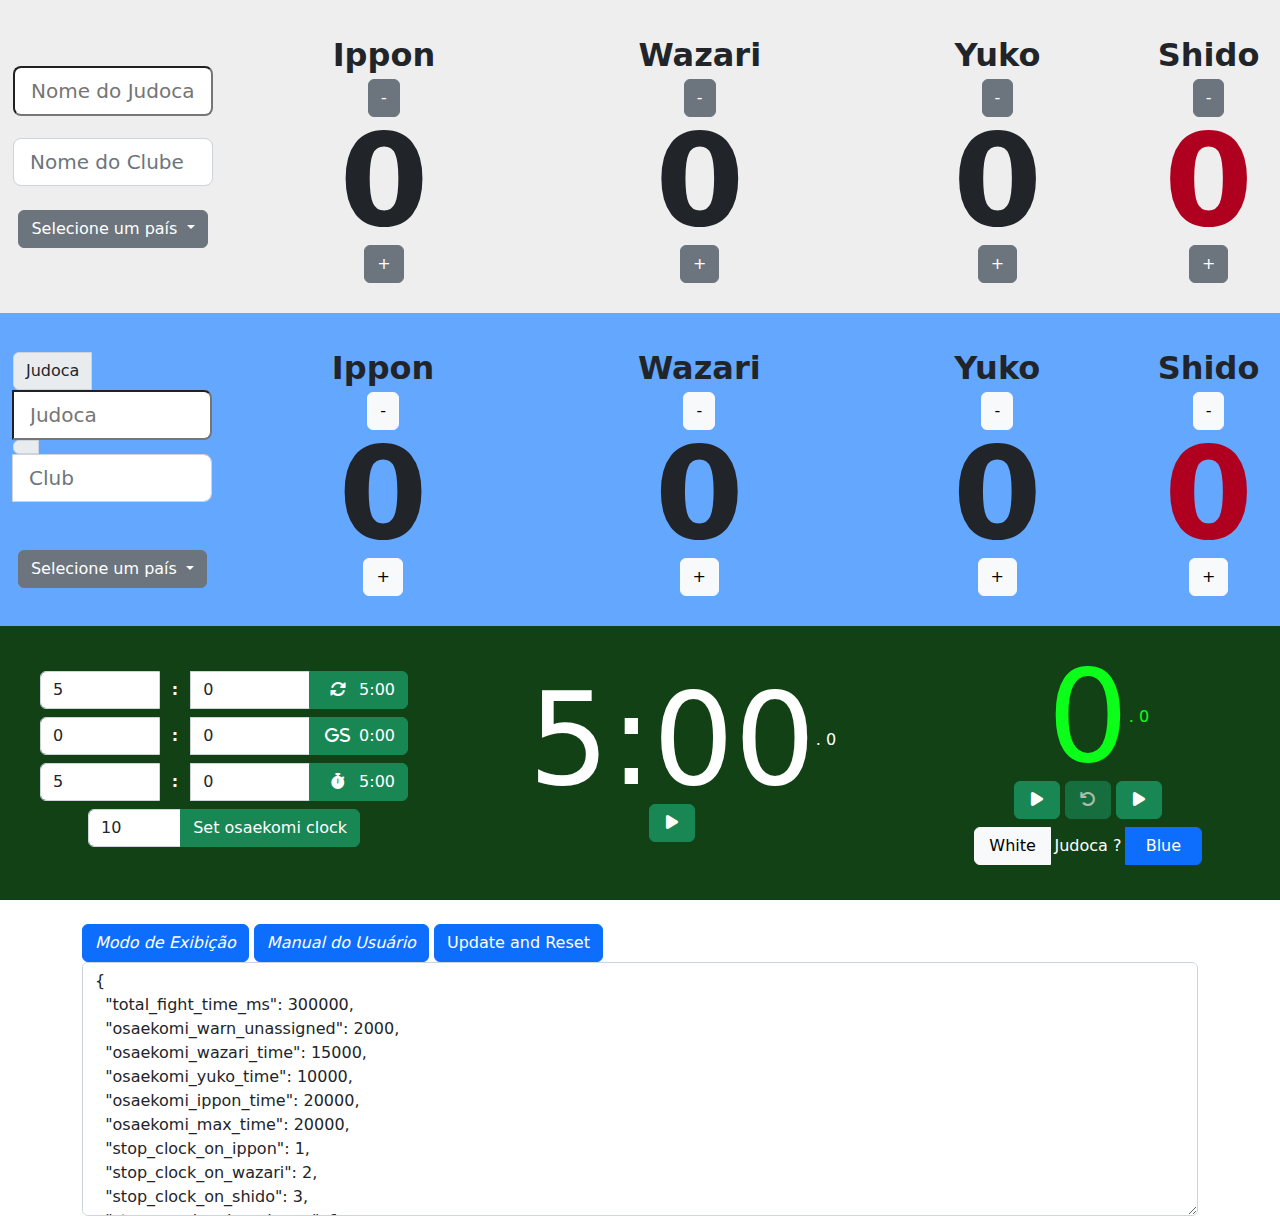
==== commit 3d7fbfad: "04/08/24" ====
--- a/index.html
+++ b/index.html
@@ -26,7 +26,7 @@
     <link rel="icon" type="image/x-icon" href="./images/favicon.ico">
     <link rel="stylesheet" href="./css/style.css">
     <link rel="stylesheet" href="./css/flag-icon.min.css">
-    <title>Country Selector</title>    
+    <title>Country Selector</title>
     <!-- Flag Icon CSS -->
     <link href="https://cdnjs.cloudflare.com/ajax/libs/flag-icon-css/3.5.0/css/flag-icon.min.css" rel="stylesheet">
 </head>
@@ -41,41 +41,43 @@
                         <tbody>
                             <tr>
                                 <td>
-                                    <div class="container mt-6" >
+                                    <div class="container mt-6">
                                         <div class="row mb-6">
-                                            <div class="col-md-12">
-                                                 <div class="input-group">
-                                                    <span class="input-group-text" id="tori-label" style="align-items: center;">Tori</span>
-                                                    <input 
-                                                        type="text" id="fighter_0_name"
-                                                        class=" form-control-lg large-input"
-                                                        placeholder="Tori" 
-                                                        aria-label="Tori"
-                                                        aria-describedby="tori-label" 
-                                                        data-bs-toggle="tooltip"
-                                                        data-bs-placement="top" 
-                                                        data-bs-title="Tori"
-                                                        style="width: 200px; max-width: 500px;"
-                                                    >
-                                                </div>
-                                            </div>
+                                            <div class="col-md-12 optional">
+                                                <div class="input-group">
+                                                    <!-- <span class=" lh-1 input-group-text" id="Judoca-label"                                                      >Judoca</span> -->
+                                                    <input onchange="saveNome()" type="text" id="fighter_0_name"
+                                                        class=" form-control-lg large-input" 
+                                                        placeholder="Nome do Judoca"
+                                                        aria-label="Judoca" aria-describedby="Judoca-label"
+                                                        data-bs-toggle="tooltip" data-bs-placement="top"
+                                                        data-bs-title="Judoca" style="width: 200px; max-width: 500px;">
+                                                </div>
+                                            </div>
+
                                             <br>
-                                            <div class="col-md-12">
+
+                                            <div onchange="displayNome()" id="nome-display" style="font-size: 1.5rem;" hidden></div>
+                                            
+                                            <br>
+                                            <br>
+                                            
+                                            <div class="col-md-12 optional">
                                                 <div class="input-group">
-                                                    <span class="input-group-text" id="club-label">Clube</span>
-                                                    <input 
-                                                        type="text" id="fighter_0_club"
+                                                    <!-- <span class="lh-1 input-group-text" id="club-label">Clube</span> -->
+                                                    <input onchange="saveClub()" type="text" id="fighter_0_club"
                                                         class="form-control form-control-lg large-input"
-                                                        placeholder="Club" 
-                                                        aria-label="Club"
-                                                        aria-describedby="club-label" 
-                                                        data-bs-toggle="tooltip"
-                                                        data-bs-placement="top" 
-                                                        data-bs-title="Club"
-                                                        style="width: 200px; max-width: 500px;"
-                                                    >
-                                                </div>
-                                            </div>
+                                                        placeholder="Nome do Clube" aria-label="Club"
+                                                        aria-describedby="club-label" data-bs-toggle="tooltip"
+                                                        data-bs-placement="top" data-bs-title="Club"
+                                                        style="width: 200px; max-width: 500px;">
+                                                </div>
+                                            </div>
+
+                                            <br>
+                                            
+                                            <div id="club-display" style="font-size: 1.5rem;" hidden></div>
+
                                         </div>
                                     </div>
                                     <br>
@@ -86,13 +88,16 @@
                                                 Selecione um país
                                             </button>
                                             <ul class="dropdown-menu" aria-labelledby="dropdownMenuButton1">
-                                                <li><a class="dropdown-item flag-select" href="#" data-value="us"><img
+                                                <li><a class="dropdown-item flag-select optional" href="#"
+                                                        data-value="us"><img
                                                             src="https://cdnjs.cloudflare.com/ajax/libs/flag-icon-css/3.5.0/flags/4x3/us.svg"
                                                             alt="US Flag"> Estados Unidos</a></li>
-                                                <li><a class="dropdown-item flag-select" href="#" data-value="br"><img
+                                                <li><a class="dropdown-item flag-select optional" href="#"
+                                                        data-value="br"><img
                                                             src="https://cdnjs.cloudflare.com/ajax/libs/flag-icon-css/3.5.0/flags/4x3/br.svg"
                                                             alt="Brazil Flag"> Brasil</a></li>
-                                                <li><a class="dropdown-item flag-select" href="#" data-value="jp"><img
+                                                <li><a class="dropdown-item flag-select optional" href="#"
+                                                        data-value="jp"><img
                                                             src="https://cdnjs.cloudflare.com/ajax/libs/flag-icon-css/3.5.0/flags/4x3/jp.svg"
                                                             alt="Japan Flag"> Japão</a></li>
                                                 <!-- Adicione mais opções conforme necessário -->
@@ -169,39 +174,29 @@
                         <tbody>
                             <tr>
                                 <td>
-                                    <div class="container mt-6" >
+                                    <div class="container mt-6">
                                         <div class="row mb-6">
                                             <div class="col-md-12">
-                                                 <div class="input-group">
-                                                    <span class="input-group-text" id="tori-label" style="align-items: center;">Tori</span>
-                                                    <input 
-                                                        type="text" id="fighter_0_name"
-                                                        class=" form-control-lg large-input"
-                                                        placeholder="Tori" 
-                                                        aria-label="Tori"
-                                                        aria-describedby="tori-label" 
-                                                        data-bs-toggle="tooltip"
-                                                        data-bs-placement="top" 
-                                                        data-bs-title="Tori"
-                                                        style="width: 200px; max-width: 500px;"
-                                                    >
+                                                <div class="input-group">
+                                                    <span class="input-group-text" id="Judoca-label"
+                                                        style="align-items: center;">Judoca</span>
+                                                    <input type="text" id="fighter_0_name"
+                                                        class=" form-control-lg large-input" placeholder="Judoca"
+                                                        aria-label="Judoca" aria-describedby="Judoca-label"
+                                                        data-bs-toggle="tooltip" data-bs-placement="top"
+                                                        data-bs-title="Judoca" style="width: 200px; max-width: 500px;">
                                                 </div>
                                             </div>
                                             <br>
                                             <div class="col-md-12">
                                                 <div class="input-group">
-                                                    <span class="input-group-text" id="club-label">Clube</span>
-                                                    <input 
-                                                        type="text" id="fighter_0_club"
+                                                    <span class="input-group-text" id="club-label"></span>
+                                                    <input type="text" id="fighter_0_club"
                                                         class="form-control form-control-lg large-input"
-                                                        placeholder="Club" 
-                                                        aria-label="Club"
-                                                        aria-describedby="club-label" 
-                                                        data-bs-toggle="tooltip"
-                                                        data-bs-placement="top" 
-                                                        data-bs-title="Club"
-                                                        style="width: 200px; max-width: 500px;"
-                                                    >
+                                                        placeholder="Club" aria-label="Club"
+                                                        aria-describedby="club-label" data-bs-toggle="tooltip"
+                                                        data-bs-placement="top" data-bs-title="club"
+                                                        style="width: 200px; max-width: 500px;">
                                                 </div>
                                             </div>
                                         </div>
@@ -454,7 +449,7 @@
                                                 </button>
                                                 <span id="osaekomi_assign_text" class="input-group-text"
                                                     style="background-color: transparent; color: white; border: 0px solid transparent; width: 20%; justify-content: center;">««
-                                                    Tori ? »»</span>
+                                                    Judoca ? »»</span>
                                                 <button class="btn btn-primary" type="button" id="osaekomi_assign_1"
                                                     onclick="osaekomi_assign(1);" style="width: 20%"
                                                     data-bs-toggle="tooltip" data-bs-placement="bottom"
@@ -473,31 +468,28 @@
         </tbody>
     </table>
 
-    <a type="button" class="btn btn-secondary btn-floating optional" id="enable_view_only" href="#view" target="_blank"
-        rel="noopener noreferrer">
-        <i class="fas fa-eye"></i>
-    </a>
-
-    <!-- <a type="button" class="btn btn-secondary btn-floating optional" id="scroll_down" onclick="scroll_down()">
-		<i class="fas fa-arrow-down"></i>
-    </a> -->
-
     <br>
 
     <div class="container md md-12">
         <div class="form-group md md-6">
+            <a type="button" class="btn btn-primary md md-6" id="manual" href="#view" target="_blank"
+                rel="noopener noreferrer">
+                <i class="fight">Modo de Exibição</i>
+            </a>
             <a type="button" class="btn btn-primary md md-6" id="manual" href="./manual.html">
                 <i class="fight">Manual do Usuário</i>
             </a>
             <button class="btn btn-primary md md-6"
                 onclick="set_fight_rules(); reset_all(); window.scrollTo({ top: 0, behavior: 'smooth' });">Update and
-                Reset</button>
+                Reset
+            </button>
         </div>
         <div class="form-group md md-6">
             <textarea class="form-control" id="fight_rules" name="fight_rules" rows="10"
                 cols="50">Not loaded...</textarea>
         </div>
     </div>
+
 
     <!-- Bootstrap JS and Popper.js -->
     <script src="https://cdnjs.cloudflare.com/ajax/libs/popper.js/2.10.2/umd/popper.min.js"></script>
@@ -515,27 +507,19 @@
             });
         });
     </script> -->
-    
+
     <script>
         document.addEventListener('DOMContentLoaded', function () {
-          var dropdownItems = document.querySelectorAll('.dropdown-item');
-          dropdownItems.forEach(function (item) {
-            item.addEventListener('click', function (event) {
-              event.preventDefault();
-              var selectedValue = this.getAttribute('data-value');
-              var dropdownMenuButton = this.closest('.dropdown').querySelector('.dropdown-toggle');
-              dropdownMenuButton.innerHTML = this.innerHTML;
-              dropdownMenuButton.setAttribute('data-selected-value', selectedValue);
+            var dropdownItems = document.querySelectorAll('.dropdown-item');
+            dropdownItems.forEach(function (item) {
+                item.addEventListener('click', function (event) {
+                    event.preventDefault();
+                    var selectedValue = this.getAttribute('data-value');
+                    var dropdownMenuButton = this.closest('.dropdown').querySelector('.dropdown-toggle');
+                    dropdownMenuButton.innerHTML = this.innerHTML;
+                    dropdownMenuButton.setAttribute('data-selected-value', selectedValue);
+                });
             });
-          });
-        });
-      </script>
-    <script>
-        document.addEventListener('DOMContentLoaded', function () {
-            var tooltipTriggerList = [].slice.call(document.querySelectorAll('[data-bs-toggle="tooltip"]'))
-            var tooltipList = tooltipTriggerList.map(function (tooltipTriggerEl) {
-                return new bootstrap.Tooltip(tooltipTriggerEl)
-            })
         });
     </script>
     <script>
@@ -547,7 +531,19 @@
         });
     </script>
 
-    <!-- RESOURCES -->
+    <!--trying to put the Club Name at the view-only-page-->
+    <script>       
+        document.addEventListener('DOMContentLoaded', function () {
+            var tooltipTriggerList = [].slice.call(document.querySelectorAll('[data-bs-toggle="tooltip"]'))
+            var tooltipList = tooltipTriggerList.map(function (tooltipTriggerEl) {
+                return new bootstrap.Tooltip(tooltipTriggerEl)
+            });
+
+            displayClub();
+            displayNome();
+        });
+    </script>
+    
 
     <div id="audio">
         <audio id="audio_bell" src="./audio/bell.mp3"></audio>
--- a/css/style.css
+++ b/css/style.css
@@ -128,6 +128,86 @@
   }
 }
 
+#scroll_down {
+  /* put in corner */
+  position: fixed;
+  left: 20px;
+  bottom: 20px;
+  z-index: 999; /* put element in front */
+}
+
+.optional {
+  /* elements to hide in view-only */
+  display: initial;
+}
+.hidden {
+  display: none !important;
+}
+
+.time_input_group {
+  width: 23em;
+}
+.colon {
+  /* the colon ":" in minutes:seconds forms */
+  background-color: transparent;
+  color: white;
+  border-color: transparent;
+  font-weight: bold;
+}
+
+.tori {
+  background-color: #ffffff;
+  color: #000000;
+}
+
+.flag-select option {
+  padding-left: 20px;
+  background-repeat: no-repeat;
+  background-position: left center;
+}
+.flag-select option[value="us"] {
+  background-image: url("https://cdnjs.cloudflare.com/ajax/libs/flag-icon-css/3.5.0/flags/4x3/us.svg");
+}
+.flag-select option[value="br"] {
+  background-image: url("https://cdnjs.cloudflare.com/ajax/libs/flag-icon-css/3.5.0/flags/4x3/br.svg");
+}
+.flag-select option[value="jp"] {
+  background-image: url("https://cdnjs.cloudflare.com/ajax/libs/flag-icon-css/3.5.0/flags/4x3/jp.svg");
+}
+.flag-select {
+  display: flex;
+  align-items: center;
+}
+.flag-select img {
+  margin-right: 10px;
+  width: 20px;
+  height: auto;
+}
+.flag-select1 {
+    display: flex;
+    align-items: center;
+}
+.flag-select img1 {
+    margin-right: 10px;
+    width: 20px;
+    height: auto;
+}
+.dropdown-menu {
+  max-height: 300px;
+  overflow-y: auto;
+}
+.dropdown-menu1 {
+    max-height: 300px;
+    overflow-y: auto;
+}
+.large-input {
+    width: 100%;
+    max-width: 500px; /* Ajuste conforme necessário */
+}
+.dropdown-menu img {
+    width: 20px; /* Ajuste conforme necessário */
+    margin-right: 10px;
+}
 #enable_view_only {
   /* switch from editable to view-only */
   /* put in corner */
@@ -135,85 +215,4 @@
   top: 20px;
   left: 20px;
   z-index: 999; /* put element in front */
-}
-
-#scroll_down {
-  /* put in corner */
-  position: fixed;
-  left: 20px;
-  bottom: 20px;
-  z-index: 999; /* put element in front */
-}
-
-.optional {
-  /* elements to hide in view-only */
-  display: initial;
-}
-.hidden {
-  display: none !important;
-}
-
-.time_input_group {
-  width: 23em;
-}
-.colon {
-  /* the colon ":" in minutes:seconds forms */
-  background-color: transparent;
-  color: white;
-  border-color: transparent;
-  font-weight: bold;
-}
-
-.tori {
-  background-color: #ffffff;
-  color: #000000;
-}
-
-.flag-select option {
-  padding-left: 20px;
-  background-repeat: no-repeat;
-  background-position: left center;
-}
-.flag-select option[value="us"] {
-  background-image: url("https://cdnjs.cloudflare.com/ajax/libs/flag-icon-css/3.5.0/flags/4x3/us.svg");
-}
-.flag-select option[value="br"] {
-  background-image: url("https://cdnjs.cloudflare.com/ajax/libs/flag-icon-css/3.5.0/flags/4x3/br.svg");
-}
-.flag-select option[value="jp"] {
-  background-image: url("https://cdnjs.cloudflare.com/ajax/libs/flag-icon-css/3.5.0/flags/4x3/jp.svg");
-}
-.flag-select {
-  display: flex;
-  align-items: center;
-}
-.flag-select img {
-  margin-right: 10px;
-  width: 20px;
-  height: auto;
-}
-.flag-select1 {
-    display: flex;
-    align-items: center;
-}
-.flag-select img1 {
-    margin-right: 10px;
-    width: 20px;
-    height: auto;
-}
-.dropdown-menu {
-  max-height: 300px;
-  overflow-y: auto;
-}
-.dropdown-menu1 {
-    max-height: 300px;
-    overflow-y: auto;
-}
-.large-input {
-    width: 100%;
-    max-width: 500px; /* Ajuste conforme necessário */
-}
-  .dropdown-menu img {
-    width: 20px; /* Ajuste conforme necessário */
-    margin-right: 10px;
 }--- a/css/style.css
+++ b/css/style.css
@@ -128,6 +128,86 @@
   }
 }
 
+#scroll_down {
+  /* put in corner */
+  position: fixed;
+  left: 20px;
+  bottom: 20px;
+  z-index: 999; /* put element in front */
+}
+
+.optional {
+  /* elements to hide in view-only */
+  display: initial;
+}
+.hidden {
+  display: none !important;
+}
+
+.time_input_group {
+  width: 23em;
+}
+.colon {
+  /* the colon ":" in minutes:seconds forms */
+  background-color: transparent;
+  color: white;
+  border-color: transparent;
+  font-weight: bold;
+}
+
+.tori {
+  background-color: #ffffff;
+  color: #000000;
+}
+
+.flag-select option {
+  padding-left: 20px;
+  background-repeat: no-repeat;
+  background-position: left center;
+}
+.flag-select option[value="us"] {
+  background-image: url("https://cdnjs.cloudflare.com/ajax/libs/flag-icon-css/3.5.0/flags/4x3/us.svg");
+}
+.flag-select option[value="br"] {
+  background-image: url("https://cdnjs.cloudflare.com/ajax/libs/flag-icon-css/3.5.0/flags/4x3/br.svg");
+}
+.flag-select option[value="jp"] {
+  background-image: url("https://cdnjs.cloudflare.com/ajax/libs/flag-icon-css/3.5.0/flags/4x3/jp.svg");
+}
+.flag-select {
+  display: flex;
+  align-items: center;
+}
+.flag-select img {
+  margin-right: 10px;
+  width: 20px;
+  height: auto;
+}
+.flag-select1 {
+    display: flex;
+    align-items: center;
+}
+.flag-select img1 {
+    margin-right: 10px;
+    width: 20px;
+    height: auto;
+}
+.dropdown-menu {
+  max-height: 300px;
+  overflow-y: auto;
+}
+.dropdown-menu1 {
+    max-height: 300px;
+    overflow-y: auto;
+}
+.large-input {
+    width: 100%;
+    max-width: 500px; /* Ajuste conforme necessário */
+}
+.dropdown-menu img {
+    width: 20px; /* Ajuste conforme necessário */
+    margin-right: 10px;
+}
 #enable_view_only {
   /* switch from editable to view-only */
   /* put in corner */
@@ -135,85 +215,4 @@
   top: 20px;
   left: 20px;
   z-index: 999; /* put element in front */
-}
-
-#scroll_down {
-  /* put in corner */
-  position: fixed;
-  left: 20px;
-  bottom: 20px;
-  z-index: 999; /* put element in front */
-}
-
-.optional {
-  /* elements to hide in view-only */
-  display: initial;
-}
-.hidden {
-  display: none !important;
-}
-
-.time_input_group {
-  width: 23em;
-}
-.colon {
-  /* the colon ":" in minutes:seconds forms */
-  background-color: transparent;
-  color: white;
-  border-color: transparent;
-  font-weight: bold;
-}
-
-.tori {
-  background-color: #ffffff;
-  color: #000000;
-}
-
-.flag-select option {
-  padding-left: 20px;
-  background-repeat: no-repeat;
-  background-position: left center;
-}
-.flag-select option[value="us"] {
-  background-image: url("https://cdnjs.cloudflare.com/ajax/libs/flag-icon-css/3.5.0/flags/4x3/us.svg");
-}
-.flag-select option[value="br"] {
-  background-image: url("https://cdnjs.cloudflare.com/ajax/libs/flag-icon-css/3.5.0/flags/4x3/br.svg");
-}
-.flag-select option[value="jp"] {
-  background-image: url("https://cdnjs.cloudflare.com/ajax/libs/flag-icon-css/3.5.0/flags/4x3/jp.svg");
-}
-.flag-select {
-  display: flex;
-  align-items: center;
-}
-.flag-select img {
-  margin-right: 10px;
-  width: 20px;
-  height: auto;
-}
-.flag-select1 {
-    display: flex;
-    align-items: center;
-}
-.flag-select img1 {
-    margin-right: 10px;
-    width: 20px;
-    height: auto;
-}
-.dropdown-menu {
-  max-height: 300px;
-  overflow-y: auto;
-}
-.dropdown-menu1 {
-    max-height: 300px;
-    overflow-y: auto;
-}
-.large-input {
-    width: 100%;
-    max-width: 500px; /* Ajuste conforme necessário */
-}
-  .dropdown-menu img {
-    width: 20px; /* Ajuste conforme necessário */
-    margin-right: 10px;
 }